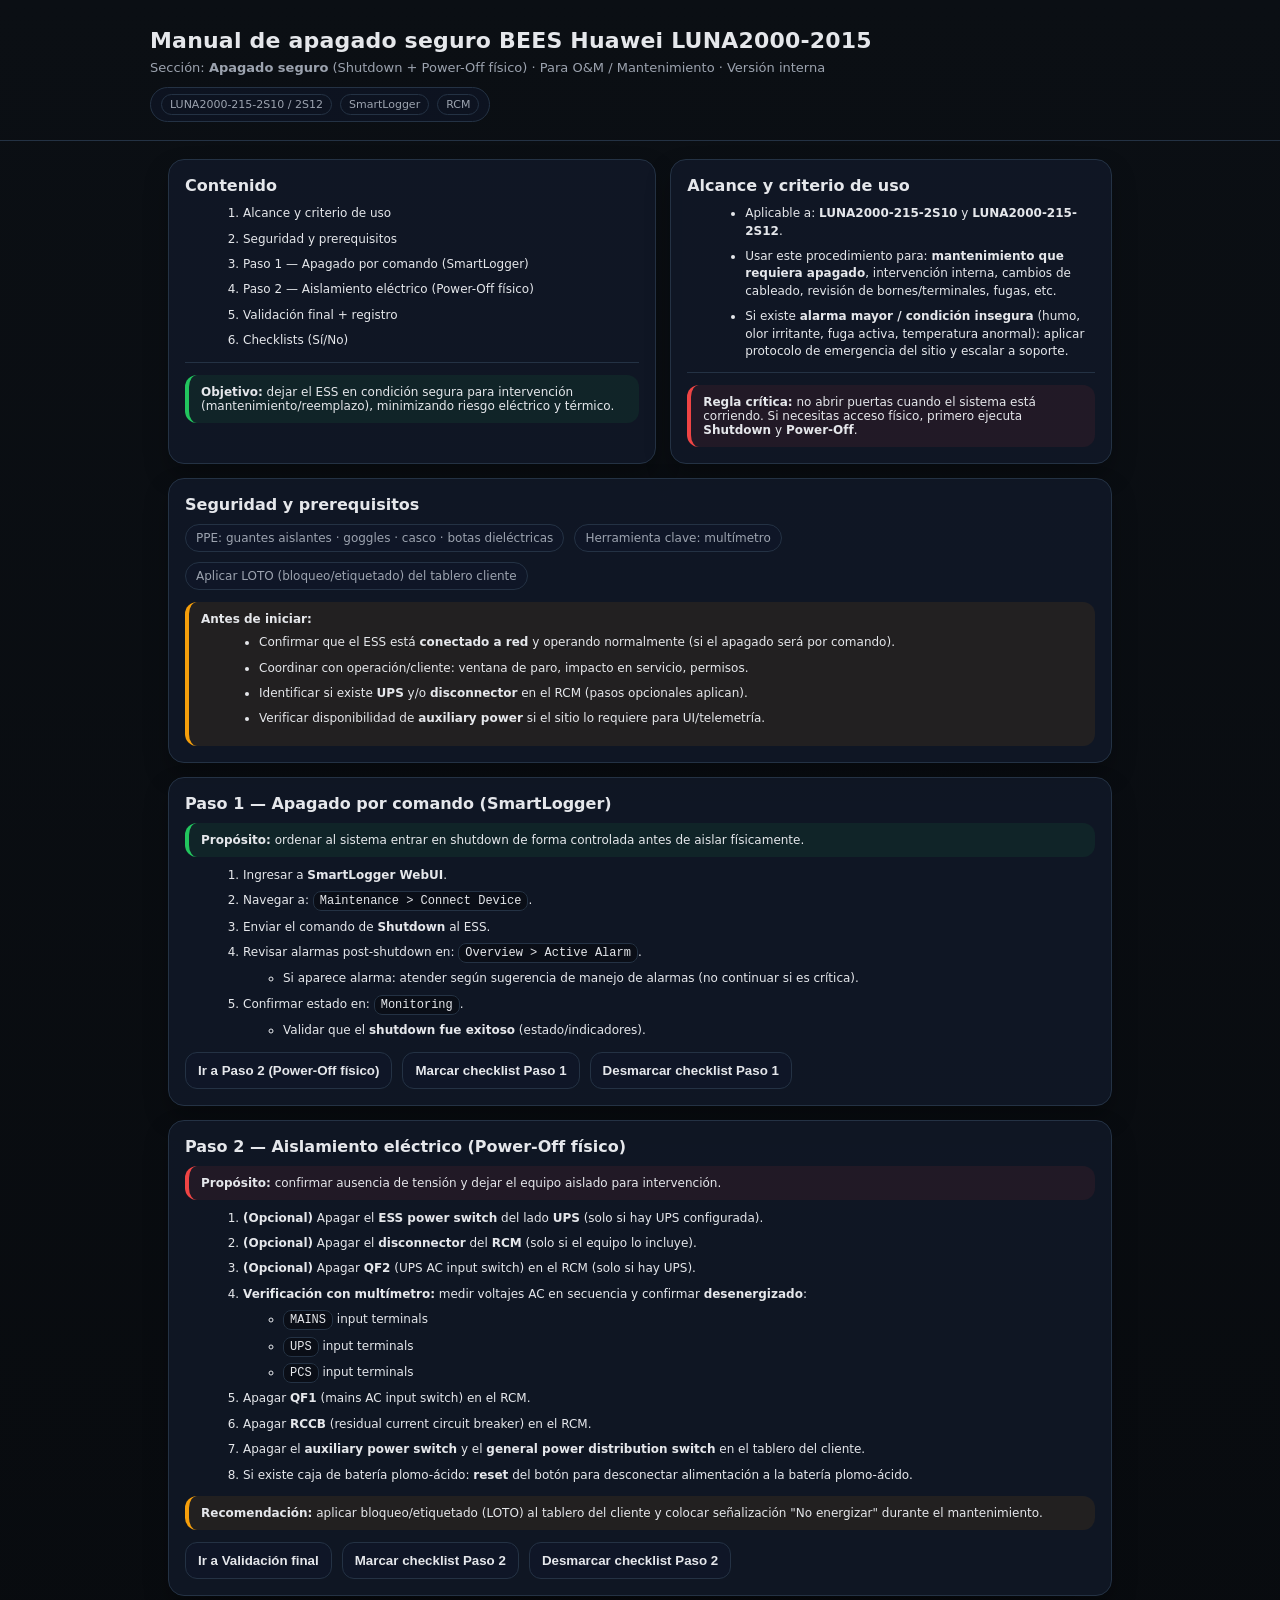
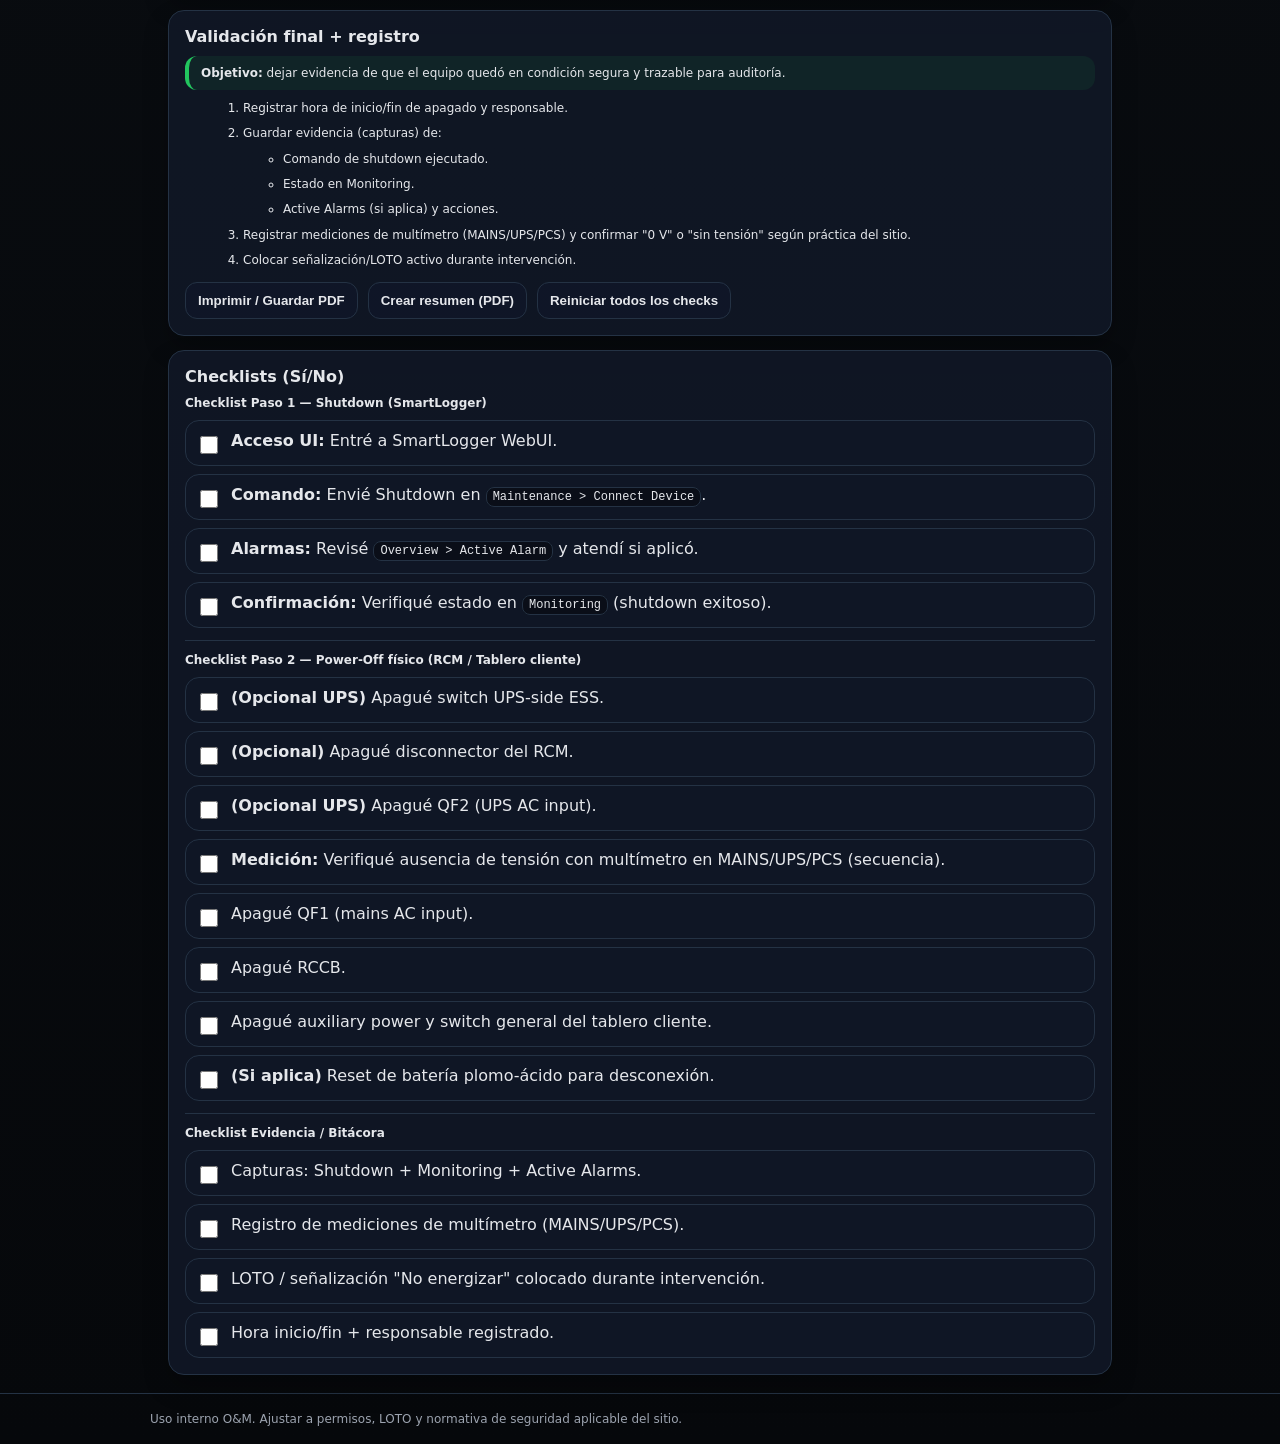
==== index.html @ e60a289a "Add index.html file with HTML content" ====
<!doctype html>
<html lang="es">
<head>
  <meta charset="utf-8" />
  <meta name="viewport" content="width=device-width, initial-scale=1" />
  <title>Manual de apagado seguro BEES Huawei LUNA2000-2015</title>
  <style>
    :root{
      --bg:#0b0f14; --card:#111827; --card2:#0f172a; --text:#e5e7eb; --muted:#9ca3af;
      --accent:#22c55e; --warn:#f59e0b; --danger:#ef4444; --line:#243244;
      --mono: ui-monospace, SFMono-Regular, Menlo, Monaco, Consolas, "Liberation Mono", "Courier New", monospace;
      --sans: ui-sans-serif, system-ui, -apple-system, Segoe UI, Roboto, Helvetica, Arial, "Apple Color Emoji","Segoe UI Emoji";
    }
    *{box-sizing:border-box}
    body{margin:0; font-family:var(--sans); background:linear-gradient(180deg,var(--bg),#06080b); color:var(--text)}
    header{padding:28px 18px 18px; border-bottom:1px solid var(--line)}
    .wrap{max-width:980px; margin:0 auto}
    h1{margin:0 0 6px; font-size:22px; letter-spacing:.2px}
    .sub{color:var(--muted); font-size:13px; line-height:1.4}
    .grid{display:grid; gap:14px; grid-template-columns: 1fr; padding:18px}
    @media(min-width:900px){ .grid{grid-template-columns: 1.05fr .95fr} }
    .card{background:rgba(17,24,39,.85); border:1px solid var(--line); border-radius:16px; padding:16px; box-shadow:0 12px 24px rgba(0,0,0,.25)}
    .card h2{margin:0 0 10px; font-size:16px}
    .pill{display:inline-flex; gap:8px; align-items:center; padding:6px 10px; border:1px solid var(--line); border-radius:999px; color:var(--muted); font-size:12px; background:rgba(15,23,42,.55)}
    .row{display:flex; flex-wrap:wrap; gap:10px; align-items:center}
    .toc a{color:var(--text); text-decoration:none}
    .toc a:hover{color:var(--accent)}
    .hr{height:1px; background:var(--line); margin:12px 0}
    .note{border-left:4px solid var(--accent); padding:10px 12px; background:rgba(34,197,94,.08); border-radius:12px}
    .warn{border-left:4px solid var(--warn); padding:10px 12px; background:rgba(245,158,11,.08); border-radius:12px}
    .danger{border-left:4px solid var(--danger); padding:10px 12px; background:rgba(239,68,68,.08); border-radius:12px}
    .muted{color:var(--muted)}
    ol{margin:10px 0 0 18px}
    li{margin:8px 0; line-height:1.45}
    code,kbd{font-family:var(--mono); font-size:12px; background:rgba(0,0,0,.35); padding:2px 6px; border:1px solid var(--line); border-radius:8px}
    .checklist{display:grid; gap:8px; margin-top:10px}
    .item{display:flex; gap:10px; align-items:flex-start; padding:10px; border:1px solid var(--line); border-radius:14px; background:rgba(15,23,42,.35)}
    input[type="checkbox"]{accent-color:var(--accent); transform:translateY(2px); width:18px; height:18px}
    .small{font-size:12px}
    .btnbar{display:flex; flex-wrap:wrap; gap:10px; margin-top:12px}
    button{cursor:pointer; border:1px solid var(--line); color:var(--text); background:rgba(15,23,42,.55); padding:10px 12px; border-radius:12px; font-weight:600}
    button:hover{border-color:rgba(34,197,94,.6)}
    .tag{display:inline-block; font-size:11px; padding:3px 8px; border-radius:999px; border:1px solid var(--line); color:var(--muted)}
    footer{padding:18px; border-top:1px solid var(--line); color:var(--muted); font-size:12px}
    .ev{margin-top:8px; width:100%; display:flex; flex-wrap:wrap; gap:10px; align-items:center}
    .ev-actions{display:flex; gap:8px; align-items:center; flex-wrap:wrap}
    .ev-actions button{padding:8px 10px; font-size:12px}
    .ev-meta{color:var(--muted); font-size:11px}
    .ev-thumb{width:100%; margin-top:8px}
    .ev-thumb img{max-width:220px; width:100%; height:auto; border-radius:12px; border:1px solid var(--line)}
    .ev-input{display:none}
    .item{flex-wrap:wrap}

    @media print{
      body{background:#fff; color:#000}
      .card{box-shadow:none; background:#fff}
      header, footer{border:none}
      .note,.warn,.danger{background:#fff}
      button{display:none}
      .ev-actions{display:none}
      .ev-meta{color:#333}
      .ev-thumb img{max-width:320px; border-color:#ccc}
    }
  </style>
</head>
<body>
  <header>
    <div class="wrap">
      <div class="row" style="justify-content:space-between">
        <div>
          <h1>Manual de apagado seguro BEES Huawei LUNA2000-2015</h1>
          <div class="sub">Sección: <b>Apagado seguro</b> (Shutdown + Power-Off físico) · Para O&amp;M / Mantenimiento · Versión interna</div>
        </div>
        <div class="row">
          <span class="pill"><span class="tag">LUNA2000-215-2S10 / 2S12</span> <span class="tag">SmartLogger</span> <span class="tag">RCM</span></span>
        </div>
      </div>
    </div>
  </header>

  <main class="wrap">
    <section class="grid">

      <article class="card">
        <h2 id="toc">Contenido</h2>
        <div class="toc small">
          <ol>
            <li><a href="#alcance">Alcance y criterio de uso</a></li>
            <li><a href="#seguridad">Seguridad y prerequisitos</a></li>
            <li><a href="#paso1">Paso 1 — Apagado por comando (SmartLogger)</a></li>
            <li><a href="#paso2">Paso 2 — Aislamiento eléctrico (Power-Off físico)</a></li>
            <li><a href="#validacion">Validación final + registro</a></li>
            <li><a href="#checklists">Checklists (Sí/No)</a></li>
          </ol>
        </div>
        <div class="hr"></div>
        <div class="note small">
          <b>Objetivo:</b> dejar el ESS en condición segura para intervención (mantenimiento/reemplazo), minimizando riesgo eléctrico y térmico.
        </div>
      </article>

      <aside class="card">
        <h2 id="alcance">Alcance y criterio de uso</h2>
        <ul class="small" style="margin:10px 0 0 18px; line-height:1.5">
          <li>Aplicable a: <b>LUNA2000-215-2S10</b> y <b>LUNA2000-215-2S12</b>.</li>
          <li>Usar este procedimiento para: <b>mantenimiento que requiera apagado</b>, intervención interna, cambios de cableado, revisión de bornes/terminales, fugas, etc.</li>
          <li>Si existe <b>alarma mayor / condición insegura</b> (humo, olor irritante, fuga activa, temperatura anormal): aplicar protocolo de emergencia del sitio y escalar a soporte.</li>
        </ul>
        <div class="hr"></div>
        <div class="danger small">
          <b>Regla crítica:</b> no abrir puertas cuando el sistema está corriendo. Si necesitas acceso físico, primero ejecuta <b>Shutdown</b> y <b>Power-Off</b>.
        </div>
      </aside>

      <article class="card" style="grid-column: 1 / -1">
        <h2 id="seguridad">Seguridad y prerequisitos</h2>
        <div class="row">
          <span class="pill">PPE: guantes aislantes · goggles · casco · botas dieléctricas</span>
          <span class="pill">Herramienta clave: multímetro</span>
          <span class="pill">Aplicar LOTO (bloqueo/etiquetado) del tablero cliente</span>
        </div>
        <div class="warn small" style="margin-top:12px">
          <b>Antes de iniciar:</b>
          <ul style="margin:8px 0 0 18px">
            <li>Confirmar que el ESS está <b>conectado a red</b> y operando normalmente (si el apagado será por comando).</li>
            <li>Coordinar con operación/cliente: ventana de paro, impacto en servicio, permisos.</li>
            <li>Identificar si existe <b>UPS</b> y/o <b>disconnector</b> en el RCM (pasos opcionales aplican).</li>
            <li>Verificar disponibilidad de <b>auxiliary power</b> si el sitio lo requiere para UI/telemetría.</li>
          </ul>
        </div>
      </article>

      <article class="card" style="grid-column: 1 / -1">
        <h2 id="paso1">Paso 1 — Apagado por comando (SmartLogger)</h2>
        <div class="note small"><b>Propósito:</b> ordenar al sistema entrar en shutdown de forma controlada antes de aislar físicamente.</div>
        <ol class="small">
          <li>Ingresar a <b>SmartLogger WebUI</b>.</li>
          <li>Navegar a: <code>Maintenance &gt; Connect Device</code>.</li>
          <li>Enviar el comando de <b>Shutdown</b> al ESS.</li>
          <li>Revisar alarmas post-shutdown en: <code>Overview &gt; Active Alarm</code>.
            <ul>
              <li>Si aparece alarma: atender según sugerencia de manejo de alarmas (no continuar si es crítica).</li>
            </ul>
          </li>
          <li>Confirmar estado en: <code>Monitoring</code>.
            <ul>
              <li>Validar que el <b>shutdown fue exitoso</b> (estado/indicadores).</li>
            </ul>
          </li>
        </ol>
        <div class="btnbar">
          <button type="button" onclick="scrollToId('paso2')">Ir a Paso 2 (Power-Off físico)</button>
          <button type="button" onclick="toggleAll('shutdown', true)">Marcar checklist Paso 1</button>
          <button type="button" onclick="toggleAll('shutdown', false)">Desmarcar checklist Paso 1</button>
        </div>
      </article>

      <article class="card" style="grid-column: 1 / -1">
        <h2 id="paso2">Paso 2 — Aislamiento eléctrico (Power-Off físico)</h2>
        <div class="danger small"><b>Propósito:</b> confirmar ausencia de tensión y dejar el equipo aislado para intervención.</div>
        <ol class="small">
          <li><b>(Opcional)</b> Apagar el <b>ESS power switch</b> del lado <b>UPS</b> (solo si hay UPS configurada).</li>
          <li><b>(Opcional)</b> Apagar el <b>disconnector</b> del <b>RCM</b> (solo si el equipo lo incluye).</li>
          <li><b>(Opcional)</b> Apagar <b>QF2</b> (UPS AC input switch) en el RCM (solo si hay UPS).</li>
          <li><b>Verificación con multímetro:</b> medir voltajes AC en secuencia y confirmar <b>desenergizado</b>:
            <ul>
              <li><code>MAINS</code> input terminals</li>
              <li><code>UPS</code> input terminals</li>
              <li><code>PCS</code> input terminals</li>
            </ul>
          </li>
          <li>Apagar <b>QF1</b> (mains AC input switch) en el RCM.</li>
          <li>Apagar <b>RCCB</b> (residual current circuit breaker) en el RCM.</li>
          <li>Apagar el <b>auxiliary power switch</b> y el <b>general power distribution switch</b> en el tablero del cliente.</li>
          <li>Si existe caja de batería plomo-ácido: <b>reset</b> del botón para desconectar alimentación a la batería plomo-ácido.</li>
        </ol>
        <div class="warn small" style="margin-top:12px">
          <b>Recomendación:</b> aplicar bloqueo/etiquetado (LOTO) al tablero del cliente y colocar señalización "No energizar" durante el mantenimiento.
        </div>
        <div class="btnbar">
          <button type="button" onclick="scrollToId('validacion')">Ir a Validación final</button>
          <button type="button" onclick="toggleAll('poweroff', true)">Marcar checklist Paso 2</button>
          <button type="button" onclick="toggleAll('poweroff', false)">Desmarcar checklist Paso 2</button>
        </div>
      </article>

      <article class="card" style="grid-column: 1 / -1">
        <h2 id="validacion">Validación final + registro</h2>
        <div class="note small">
          <b>Objetivo:</b> dejar evidencia de que el equipo quedó en condición segura y trazable para auditoría.
        </div>
        <ol class="small">
          <li>Registrar hora de inicio/fin de apagado y responsable.</li>
          <li>Guardar evidencia (capturas) de:
            <ul>
              <li>Comando de shutdown ejecutado.</li>
              <li>Estado en Monitoring.</li>
              <li>Active Alarms (si aplica) y acciones.</li>
            </ul>
          </li>
          <li>Registrar mediciones de multímetro (MAINS/UPS/PCS) y confirmar "0 V" o "sin tensión" según práctica del sitio.</li>
          <li>Colocar señalización/LOTO activo durante intervención.</li>
        </ol>
        <div class="btnbar">
          <button type="button" onclick="window.print()">Imprimir / Guardar PDF</button>
          <button type="button" onclick="openSummary()">Crear resumen (PDF)</button>
          <button type="button" onclick="resetAll()">Reiniciar todos los checks</button>
        </div>
      </article>

      <article class="card" style="grid-column: 1 / -1">
        <h2 id="checklists">Checklists (Sí/No)</h2>

        <h3 class="small" style="margin:0 0 8px">Checklist Paso 1 — Shutdown (SmartLogger)</h3>
        <div class="checklist" data-group="shutdown">
          <label class="item"><input type="checkbox" data-key="sd_1" /> <span><b>Acceso UI:</b> Entré a SmartLogger WebUI.</span></label>
          <label class="item"><input type="checkbox" data-key="sd_2" /> <span><b>Comando:</b> Envié Shutdown en <code>Maintenance &gt; Connect Device</code>.</span></label>
          <label class="item"><input type="checkbox" data-key="sd_3" /> <span><b>Alarmas:</b> Revisé <code>Overview &gt; Active Alarm</code> y atendí si aplicó.</span></label>
          <label class="item"><input type="checkbox" data-key="sd_4" /> <span><b>Confirmación:</b> Verifiqué estado en <code>Monitoring</code> (shutdown exitoso).</span></label>
        </div>

        <div class="hr"></div>

        <h3 class="small" style="margin:0 0 8px">Checklist Paso 2 — Power-Off físico (RCM / Tablero cliente)</h3>
        <div class="checklist" data-group="poweroff">
          <label class="item"><input type="checkbox" data-key="po_1" /> <span><b>(Opcional UPS)</b> Apagué switch UPS-side ESS.</span></label>
          <label class="item"><input type="checkbox" data-key="po_2" /> <span><b>(Opcional)</b> Apagué disconnector del RCM.</span></label>
          <label class="item"><input type="checkbox" data-key="po_3" /> <span><b>(Opcional UPS)</b> Apagué QF2 (UPS AC input).</span></label>
          <label class="item"><input type="checkbox" data-key="po_4" /> <span><b>Medición:</b> Verifiqué ausencia de tensión con multímetro en MAINS/UPS/PCS (secuencia).</span></label>
          <label class="item"><input type="checkbox" data-key="po_5" /> <span>Apagué QF1 (mains AC input).</span></label>
          <label class="item"><input type="checkbox" data-key="po_6" /> <span>Apagué RCCB.</span></label>
          <label class="item"><input type="checkbox" data-key="po_7" /> <span>Apagué auxiliary power y switch general del tablero cliente.</span></label>
          <label class="item"><input type="checkbox" data-key="po_8" /> <span><b>(Si aplica)</b> Reset de batería plomo-ácido para desconexión.</span></label>
        </div>

        <div class="hr"></div>

        <h3 class="small" style="margin:0 0 8px">Checklist Evidencia / Bitácora</h3>
        <div class="checklist" data-group="evidence">
          <label class="item"><input type="checkbox" data-key="ev_1" /> <span>Capturas: Shutdown + Monitoring + Active Alarms.</span></label>
          <label class="item"><input type="checkbox" data-key="ev_2" /> <span>Registro de mediciones de multímetro (MAINS/UPS/PCS).</span></label>
          <label class="item"><input type="checkbox" data-key="ev_3" /> <span>LOTO / señalización "No energizar" colocado durante intervención.</span></label>
          <label class="item"><input type="checkbox" data-key="ev_4" /> <span>Hora inicio/fin + responsable registrado.</span></label>
        </div>
      </article>

    </section>
  </main>

  <footer>
    <div class="wrap">
      <div>Uso interno O&amp;M. Ajustar a permisos, LOTO y normativa de seguridad aplicable del sitio.</div>
    </div>
  </footer>

  <script>
    // Estado (checks + evidencias) con persistencia en localStorage
    const STORAGE_KEY_V2 = 'luna2000_shutdown_manual_state_v2';
    const LEGACY_KEY_V1 = 'luna2000_shutdown_manual_checks_v1';

    const state = {
      checks: {},         // { [dataKey]: boolean }
      evidence: {},       // { [dataKey]: { dataUrl, name, ts } }
      meta: { sitio:'', responsable:'', folio:'' }
    };

    function safeJsonParse(str, fallback){
      try{ return JSON.parse(str); }catch(e){ return fallback; }
    }

    function loadState(){
      const savedV2 = safeJsonParse(localStorage.getItem(STORAGE_KEY_V2) || '', null);
      if(savedV2 && typeof savedV2 === 'object'){
        Object.assign(state, {
          checks: savedV2.checks || {},
          evidence: savedV2.evidence || {},
          meta: Object.assign({sitio:'', responsable:'', folio:''}, savedV2.meta || {})
        });
        return;
      }

      // Migración desde V1 (solo checks)
      const legacy = safeJsonParse(localStorage.getItem(LEGACY_KEY_V1) || '', null);
      if(legacy && typeof legacy === 'object'){
        state.checks = legacy;
        saveState();
      }
    }

    function saveState(){
      localStorage.setItem(STORAGE_KEY_V2, JSON.stringify({
        checks: state.checks,
        evidence: state.evidence,
        meta: state.meta
      }));
    }

    function syncChecksToDom(){
      document.querySelectorAll('input[type="checkbox"][data-key]').forEach(cb => {
        const key = cb.dataset.key;
        cb.checked = !!state.checks[key];
      });
    }

    function readFileAsDataUrl(file){
      return new Promise((resolve, reject) => {
        const fr = new FileReader();
        fr.onload = () => resolve(String(fr.result || ''));
        fr.onerror = reject;
        fr.readAsDataURL(file);
      });
    }

    function formatTs(ts){
      try{
        const d = new Date(ts);
        return d.toLocaleString('es-MX', { year:'numeric', month:'2-digit', day:'2-digit', hour:'2-digit', minute:'2-digit' });
      }catch(e){ return ''; }
    }

    function setEvidence(key, payload){
      state.evidence[key] = payload;
      saveState();
      renderEvidence(key);
    }

    function removeEvidence(key){
      delete state.evidence[key];
      saveState();
      renderEvidence(key);
    }

    function ensureMetaPanel(){
      const card = document.getElementById('validacion')?.closest('.card');
      if(!card) return;
      if(card.querySelector('[data-meta-panel="1"]')) return;

      const panel = document.createElement('div');
      panel.setAttribute('data-meta-panel','1');
      panel.className = 'hr';
      const form = document.createElement('div');
      form.className = 'small';
      form.innerHTML = `
        <div class="row" style="margin-top:10px">
          <span class="pill">Datos del reporte (opcional)</span>
        </div>
        <div style="display:grid; gap:10px; grid-template-columns:1fr; margin-top:10px">
          <label class="pill" style="justify-content:space-between; width:100%">
            <span>Sitio</span>
            <input data-meta="sitio" placeholder="Ej. Faurecia QRO 0425" style="width:55%; background:transparent; border:none; outline:none; color:var(--text)" />
          </label>
          <label class="pill" style="justify-content:space-between; width:100%">
            <span>Responsable</span>
            <input data-meta="responsable" placeholder="Nombre" style="width:55%; background:transparent; border:none; outline:none; color:var(--text)" />
          </label>
          <label class="pill" style="justify-content:space-between; width:100%">
            <span>OT / Folio</span>
            <input data-meta="folio" placeholder="OT-####" style="width:55%; background:transparent; border:none; outline:none; color:var(--text)" />
          </label>
        </div>
      `;

      // Insertar el bloque antes de la barra de botones
      const btnbar = card.querySelector('.btnbar');
      card.insertBefore(panel, btnbar);
      card.insertBefore(form, btnbar);

      // Cargar valores
      form.querySelectorAll('input[data-meta]').forEach(inp => {
        const k = inp.getAttribute('data-meta');
        inp.value = (state.meta && state.meta[k]) ? state.meta[k] : '';
        inp.addEventListener('input', () => {
          state.meta[k] = inp.value;
          saveState();
        });
      });
    }

    function enhanceChecklistItems(){
      document.querySelectorAll('.item').forEach(label => {
        const cb = label.querySelector('input[type="checkbox"][data-key]');
        if(!cb) return;

        // Evitar duplicar UI
        if(label.querySelector('[data-ev-ui="1"]')) return;

        const key = cb.dataset.key;

        // Contenedor evidencia
        const ev = document.createElement('div');
        ev.className = 'ev';
        ev.setAttribute('data-ev-ui','1');
        ev.setAttribute('data-ev-key', key);

        // Input archivo
        const input = document.createElement('input');
        input.type = 'file';
        input.accept = 'image/*';
        input.className = 'ev-input';
        input.addEventListener('change', async () => {
          const file = input.files && input.files[0];
          if(!file) return;
          const dataUrl = await readFileAsDataUrl(file);
          setEvidence(key, { dataUrl, name: file.name || 'evidencia', ts: Date.now() });
          input.value = '';
        });

        const actions = document.createElement('div');
        actions.className = 'ev-actions';

        const addBtn = document.createElement('button');
        addBtn.type = 'button';
        addBtn.textContent = 'Agregar foto';
        addBtn.addEventListener('click', () => input.click());

        const rmBtn = document.createElement('button');
        rmBtn.type = 'button';
        rmBtn.textContent = 'Quitar';
        rmBtn.addEventListener('click', () => removeEvidence(key));

        const meta = document.createElement('div');
        meta.className = 'ev-meta';
        meta.setAttribute('data-ev-meta', key);
        meta.textContent = 'Sin evidencia adjunta.';

        const thumb = document.createElement('div');
        thumb.className = 'ev-thumb';
        thumb.setAttribute('data-ev-thumb', key);

        actions.appendChild(addBtn);
        actions.appendChild(rmBtn);
        actions.appendChild(meta);

        ev.appendChild(input);
        ev.appendChild(actions);
        ev.appendChild(thumb);

        label.appendChild(ev);
      });

      // Render inicial
      document.querySelectorAll('input[type="checkbox"][data-key]').forEach(cb => renderEvidence(cb.dataset.key));
    }

    function renderEvidence(key){
      const metaEl = document.querySelector(`[data-ev-meta="${CSS.escape(key)}"]`);
      const thumbEl = document.querySelector(`[data-ev-thumb="${CSS.escape(key)}"]`);
      if(!metaEl || !thumbEl) return;

      const ev = state.evidence[key];
      thumbEl.innerHTML = '';

      if(!ev || !ev.dataUrl){
        metaEl.textContent = 'Sin evidencia adjunta.';
        return;
      }

      metaEl.textContent = \
        `Evidencia: ${ev.name || 'imagen'} · ${formatTs(ev.ts)} · ID: ${escapeHtml(key)}`;
      const img = document.createElement('img');
      img.src = ev.dataUrl;
      img.alt = `Evidencia ${escapeHtml(key)}`;
      thumbEl.appendChild(img);
    }

    function toggleAll(group, stateBool){
      document.querySelectorAll(`.checklist[data-group="${group}"] input[type="checkbox"][data-key]`).forEach(cb => {
        cb.checked = stateBool;
        state.checks[cb.dataset.key] = stateBool;
      });
      saveState();
    }

    function resetAll(){
      document.querySelectorAll('input[type="checkbox"][data-key]').forEach(cb => {
        cb.checked = false;
        state.checks[cb.dataset.key] = false;
      });
      saveState();
    }

    function scrollToId(id){
      const el = document.getElementById(id);
      if(el) el.scrollIntoView({behavior:'smooth', block:'start'});
    }

    function getChecklistData(){
      // Recolecta secciones por contenedor .checklist
      const sections = [];
      document.querySelectorAll('.checklist').forEach(list => {
        const group = list.getAttribute('data-group') || 'general';
        // Intentar obtener título desde el h3 previo
        let title = '';
        let prev = list.previousElementSibling;
        while(prev && prev.tagName !== 'H3') prev = prev.previousElementSibling;
        title = prev ? prev.innerText.trim() : group;

        const items = [];
        list.querySelectorAll('label.item').forEach(label => {
          const cb = label.querySelector('input[type="checkbox"][data-key]');
          if(!cb) return;
          const key = cb.dataset.key;
          const textSpan = label.querySelector('span');
          const text = textSpan ? textSpan.innerText.trim() : label.innerText.trim();
          const checked = !!(state.checks[key]);
          const ev = state.evidence[key] || null;
          items.push({ key, text, checked, evidence: ev });
        });

        sections.push({ group, title, items });
      });
      return sections;
    }

    function escapeHtml(s){
      return String(s)
        .replaceAll('&','&amp;')
        .replaceAll('<','&lt;')
        .replaceAll('>','&gt;')
        .replaceAll('"','&quot;')
        .replaceAll("'",'&#039;');
    }

    function openSummary(){
      // Sincronizar checks actuales antes de crear resumen
      document.querySelectorAll('input[type="checkbox"][data-key]').forEach(cb => {
        state.checks[cb.dataset.key] = cb.checked;
      });
      saveState();

      const now = new Date();
      const meta = Object.assign({sitio:'', responsable:'', folio:''}, state.meta || {});
      const sections = getChecklistData();

      const summaryHtml = `<!doctype html>
<html lang="es">
<head>
  <meta charset="utf-8" />
  <meta name="viewport" content="width=device-width, initial-scale=1" />
  <title>Resumen — Manual de apagado seguro BEES Huawei LUNA2000-2015</title>
  <style>
    :root{ --line:#e5e7eb; --muted:#6b7280; --ok:#16a34a; --bad:#dc2626; }
    *{box-sizing:border-box}
    body{font-family: ui-sans-serif, system-ui, -apple-system, Segoe UI, Roboto, Helvetica, Arial; margin:0; color:#111827; background:#fff}
    header{padding:22px 18px; border-bottom:1px solid var(--line)}
    .wrap{max-width:980px; margin:0 auto}
    h1{margin:0; font-size:20px}
    .sub{margin-top:6px; color:var(--muted); font-size:13px; line-height:1.4}
    .toolbar{display:flex; gap:10px; flex-wrap:wrap; margin-top:12px}
    .btn{border:1px solid var(--line); padding:10px 12px; border-radius:12px; background:#f9fafb; cursor:pointer; font-weight:700}
    .btn:hover{border-color:#86efac}
    main{padding:18px}
    .card{border:1px solid var(--line); border-radius:14px; padding:14px; margin-bottom:14px}
    .meta{display:grid; gap:10px; grid-template-columns:1fr; }
    @media(min-width:900px){ .meta{grid-template-columns:1fr 1fr 1fr} }
    .kv{border:1px solid var(--line); border-radius:12px; padding:10px 12px; background:#fff}
    .k{font-size:11px; color:var(--muted)}
    .v{font-size:13px; font-weight:700; margin-top:4px}
    h2{font-size:14px; margin:0 0 10px}
    .item{border-top:1px solid var(--line); padding:10px 0}
    .item:first-of-type{border-top:none}
    .top{display:flex; justify-content:space-between; gap:10px; align-items:flex-start}
    .status{font-size:12px; font-weight:800; padding:4px 10px; border-radius:999px; white-space:nowrap}
    .ok{background:#dcfce7; color:#166534}
    .bad{background:#fee2e2; color:#991b1b}
    .text{font-size:13px; line-height:1.4; margin:0}
    .ev{margin-top:10px; display:flex; gap:10px; flex-wrap:wrap; align-items:flex-start}
    .ev img{max-width:340px; width:100%; height:auto; border-radius:12px; border:1px solid var(--line)}
    .evcap{font-size:11px; color:var(--muted)}
    .sig{display:grid; gap:14px; grid-template-columns:1fr; margin-top:18px}
    @media(min-width:900px){ .sig{grid-template-columns:1fr 1fr} }
    .line{border-bottom:1px solid #111827; height:22px}
    @media print{
      .toolbar{display:none}
      header{border:none}
      main{padding:0 18px 18px}
      .card{break-inside:avoid}
    }
  </style>
</head>
<body>
  <header>
    <div class="wrap">
      <h1>Resumen de evidencia — Manual de apagado seguro BEES Huawei LUNA2000-2015</h1>
      <div class="sub">Generado: <b>${escapeHtml(now.toLocaleString('es-MX'))}</b> · Formato: <b>mediano</b> · Incluye evidencias adjuntas</div>
      <div class="toolbar">
        <button class="btn" onclick="window.print()">Descargar PDF (Imprimir &gt; Guardar como PDF)</button>
        <button class="btn" onclick="window.close()">Cerrar</button>
      </div>
    </div>
  </header>

  <main class="wrap">
    <section class="card">
      <h2>Datos del reporte</h2>
      <div class="meta">
        <div class="kv"><div class="k">Sitio</div><div class="v">${escapeHtml(meta.sitio || '—')}</div></div>
        <div class="kv"><div class="k">Responsable</div><div class="v">${escapeHtml(meta.responsable || '—')}</div></div>
        <div class="kv"><div class="k">OT / Folio</div><div class="v">${escapeHtml(meta.folio || '—')}</div></div>
      </div>
    </section>

    ${sections.map(sec => `
      <section class="card">
        <h2>${escapeHtml(sec.title || sec.group)}</h2>
        ${sec.items.map(it => {
          const statusClass = it.checked ? 'ok' : 'bad';
          const statusText = it.checked ? 'CUMPLE' : 'NO CUMPLE';
          const evBlock = (it.evidence && it.evidence.dataUrl) ? `
            <div class="ev">
              <div>
                <img src="${it.evidence.dataUrl}" alt="Evidencia ${escapeHtml(it.key)}" />
                <div class="evcap">Evidencia: ${escapeHtml(it.evidence.name || 'imagen')} · ${escapeHtml(formatTs(it.evidence.ts) || '')} · ID: ${escapeHtml(it.key)}</div>
              </div>
            </div>
          ` : `
            <div class="evcap">Sin evidencia adjunta · ID: ${escapeHtml(it.key)}</div>
          `;
          return `
            <div class="item">
              <div class="top">
                <p class="text">${escapeHtml(it.text)}</p>
                <span class="status ${statusClass}">${statusText}</span>
              </div>
              ${evBlock}
            </div>
          `;
        }).join('')}
      </section>
    `).join('')}

    <section class="card">
      <h2>Firmas</h2>
      <div class="sig">
        <div>
          <div class="k">Responsable O&amp;M</div>
          <div class="line"></div>
        </div>
        <div>
          <div class="k">Cliente / Seguridad</div>
          <div class="line"></div>
        </div>
      </div>
    </section>
  </main>
</body>
</html>`;

      const w = window.open('', '_blank');
      if(!w){
        alert('El navegador bloqueó la ventana emergente. Habilita pop-ups para generar el resumen.');
        return;
      }
      w.document.open();
      w.document.write(summaryHtml);
      w.document.close();
      w.focus();
    }

    // Eventos
    document.addEventListener('change', (e) => {
      if(e.target && e.target.matches('input[type="checkbox"][data-key]')){
        const key = e.target.dataset.key;
        state.checks[key] = e.target.checked;
        saveState();
      }
    });

    // Inicialización
    loadState();
    syncChecksToDom();
    ensureMetaPanel();
    enhanceChecklistItems();
  </script>
</body>
</html>
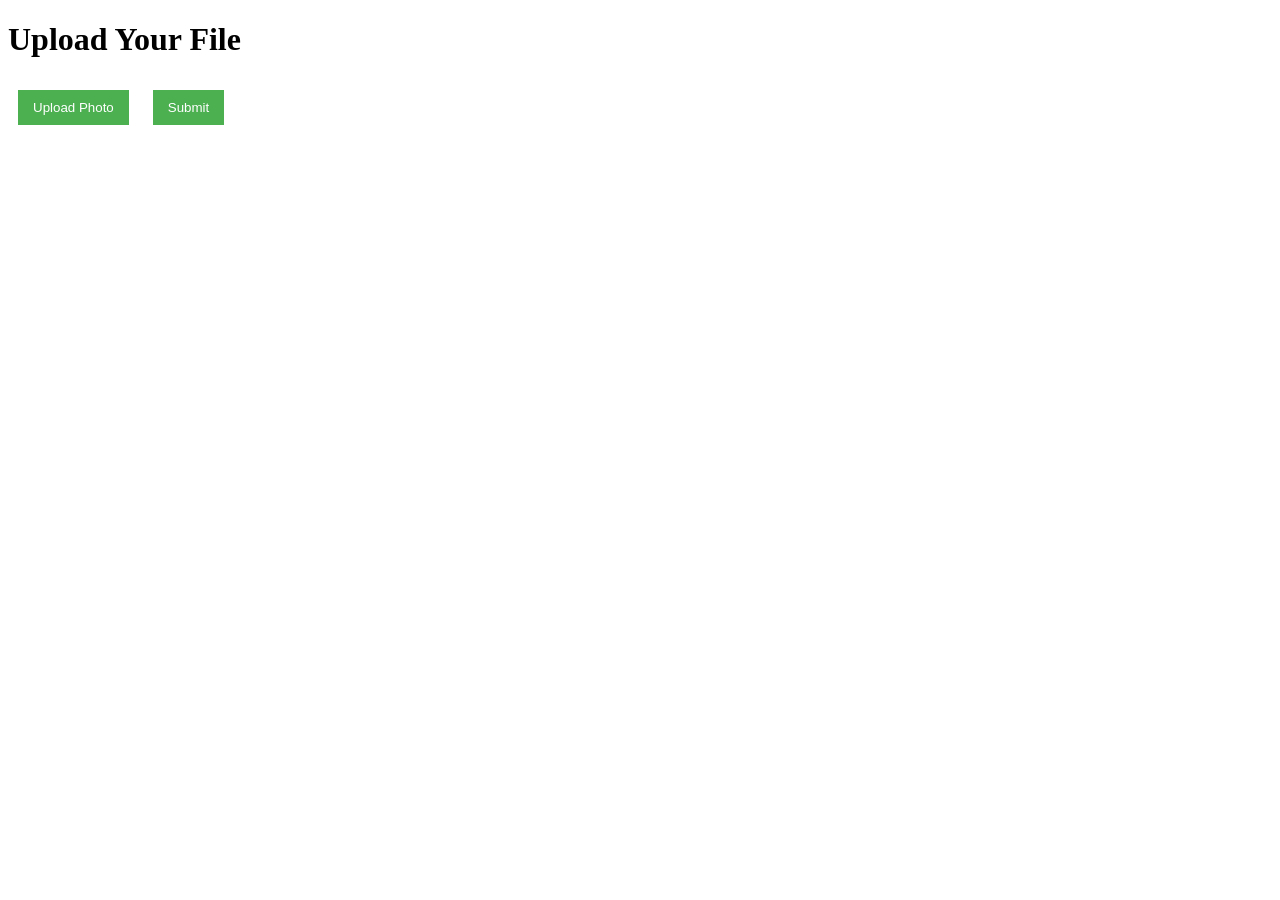
==== commit 9f498cab: "Updated index.html to fix photo upload buttons visibility and styling; added CSS and ensured JavaScr" ====
--- a/index.html
+++ b/index.html
@@ -1,676 +1,41 @@
-<!doctype html>
-<html lang="es">
+<!DOCTYPE html>
+<html lang="en">
 <head>
-  <meta charset="utf-8" />
-  <meta name="viewport" content="width=device-width, initial-scale=1" />
-  <title>Manual de apagado seguro BEES Huawei LUNA2000-2015</title>
-  <style>
-    :root{
-      --bg:#0b0f14; --card:#111827; --card2:#0f172a; --text:#e5e7eb; --muted:#9ca3af;
-      --accent:#22c55e; --warn:#f59e0b; --danger:#ef4444; --line:#243244;
-      --mono: ui-monospace, SFMono-Regular, Menlo, Monaco, Consolas, "Liberation Mono", "Courier New", monospace;
-      --sans: ui-sans-serif, system-ui, -apple-system, Segoe UI, Roboto, Helvetica, Arial, "Apple Color Emoji","Segoe UI Emoji";
-    }
-    *{box-sizing:border-box}
-    body{margin:0; font-family:var(--sans); background:linear-gradient(180deg,var(--bg),#06080b); color:var(--text)}
-    header{padding:28px 18px 18px; border-bottom:1px solid var(--line)}
-    .wrap{max-width:980px; margin:0 auto}
-    h1{margin:0 0 6px; font-size:22px; letter-spacing:.2px}
-    .sub{color:var(--muted); font-size:13px; line-height:1.4}
-    .grid{display:grid; gap:14px; grid-template-columns: 1fr; padding:18px}
-    @media(min-width:900px){ .grid{grid-template-columns: 1.05fr .95fr} }
-    .card{background:rgba(17,24,39,.85); border:1px solid var(--line); border-radius:16px; padding:16px; box-shadow:0 12px 24px rgba(0,0,0,.25)}
-    .card h2{margin:0 0 10px; font-size:16px}
-    .pill{display:inline-flex; gap:8px; align-items:center; padding:6px 10px; border:1px solid var(--line); border-radius:999px; color:var(--muted); font-size:12px; background:rgba(15,23,42,.55)}
-    .row{display:flex; flex-wrap:wrap; gap:10px; align-items:center}
-    .toc a{color:var(--text); text-decoration:none}
-    .toc a:hover{color:var(--accent)}
-    .hr{height:1px; background:var(--line); margin:12px 0}
-    .note{border-left:4px solid var(--accent); padding:10px 12px; background:rgba(34,197,94,.08); border-radius:12px}
-    .warn{border-left:4px solid var(--warn); padding:10px 12px; background:rgba(245,158,11,.08); border-radius:12px}
-    .danger{border-left:4px solid var(--danger); padding:10px 12px; background:rgba(239,68,68,.08); border-radius:12px}
-    .muted{color:var(--muted)}
-    ol{margin:10px 0 0 18px}
-    li{margin:8px 0; line-height:1.45}
-    code,kbd{font-family:var(--mono); font-size:12px; background:rgba(0,0,0,.35); padding:2px 6px; border:1px solid var(--line); border-radius:8px}
-    .checklist{display:grid; gap:8px; margin-top:10px}
-    .item{display:flex; gap:10px; align-items:flex-start; padding:10px; border:1px solid var(--line); border-radius:14px; background:rgba(15,23,42,.35)}
-    input[type="checkbox"]{accent-color:var(--accent); transform:translateY(2px); width:18px; height:18px}
-    .small{font-size:12px}
-    .btnbar{display:flex; flex-wrap:wrap; gap:10px; margin-top:12px}
-    button{cursor:pointer; border:1px solid var(--line); color:var(--text); background:rgba(15,23,42,.55); padding:10px 12px; border-radius:12px; font-weight:600}
-    button:hover{border-color:rgba(34,197,94,.6)}
-    .tag{display:inline-block; font-size:11px; padding:3px 8px; border-radius:999px; border:1px solid var(--line); color:var(--muted)}
-    footer{padding:18px; border-top:1px solid var(--line); color:var(--muted); font-size:12px}
-    .ev{margin-top:8px; width:100%; display:flex; flex-wrap:wrap; gap:10px; align-items:center}
-    .ev-actions{display:flex; gap:8px; align-items:center; flex-wrap:wrap}
-    .ev-actions button{padding:8px 10px; font-size:12px}
-    .ev-meta{color:var(--muted); font-size:11px}
-    .ev-thumb{width:100%; margin-top:8px}
-    .ev-thumb img{max-width:220px; width:100%; height:auto; border-radius:12px; border:1px solid var(--line)}
-    .ev-input{display:none}
-    .item{flex-wrap:wrap}
-
-    @media print{
-      body{background:#fff; color:#000}
-      .card{box-shadow:none; background:#fff}
-      header, footer{border:none}
-      .note,.warn,.danger{background:#fff}
-      button{display:none}
-      .ev-actions{display:none}
-      .ev-meta{color:#333}
-      .ev-thumb img{max-width:320px; border-color:#ccc}
-    }
-  </style>
+    <meta charset="UTF-8">
+    <meta name="viewport" content="width=device-width, initial-scale=1.0">
+    <link rel="stylesheet" href="styles.css">
+    <title>Upload Page</title>
+    <style>
+        /* CSS improvements for button visibility */
+        .ev-actions button {
+            display: inline-block;
+            margin: 10px;
+            padding: 10px 15px;
+            background-color: #4CAF50;
+            border: none;
+            color: white;
+            cursor: pointer;
+        }
+        .ev-actions button:hover {
+            background-color: #45a049;
+        }
+    </style>
 </head>
 <body>
-  <header>
-    <div class="wrap">
-      <div class="row" style="justify-content:space-between">
-        <div>
-          <h1>Manual de apagado seguro BEES Huawei LUNA2000-2015</h1>
-          <div class="sub">Sección: <b>Apagado seguro</b> (Shutdown + Power-Off físico) · Para O&amp;M / Mantenimiento · Versión interna</div>
-        </div>
-        <div class="row">
-          <span class="pill"><span class="tag">LUNA2000-215-2S10 / 2S12</span> <span class="tag">SmartLogger</span> <span class="tag">RCM</span></span>
-        </div>
-      </div>
+    <h1>Upload Your File</h1>
+    <div class="ev-actions">
+        <button id="uploadBtn">Upload Photo</button>
+        <button id="submitBtn">Submit</button>
     </div>
-  </header>
-
-  <main class="wrap">
-    <section class="grid">
-
-      <article class="card">
-        <h2 id="toc">Contenido</h2>
-        <div class="toc small">
-          <ol>
-            <li><a href="#alcance">Alcance y criterio de uso</a></li>
-            <li><a href="#seguridad">Seguridad y prerequisitos</a></li>
-            <li><a href="#paso1">Paso 1 — Apagado por comando (SmartLogger)</a></li>
-            <li><a href="#paso2">Paso 2 — Aislamiento eléctrico (Power-Off físico)</a></li>
-            <li><a href="#validacion">Validación final + registro</a></li>
-            <li><a href="#checklists">Checklists (Sí/No)</a></li>
-          </ol>
-        </div>
-        <div class="hr"></div>
-        <div class="note small">
-          <b>Objetivo:</b> dejar el ESS en condición segura para intervención (mantenimiento/reemplazo), minimizando riesgo eléctrico y térmico.
-        </div>
-      </article>
-
-      <aside class="card">
-        <h2 id="alcance">Alcance y criterio de uso</h2>
-        <ul class="small" style="margin:10px 0 0 18px; line-height:1.5">
-          <li>Aplicable a: <b>LUNA2000-215-2S10</b> y <b>LUNA2000-215-2S12</b>.</li>
-          <li>Usar este procedimiento para: <b>mantenimiento que requiera apagado</b>, intervención interna, cambios de cableado, revisión de bornes/terminales, fugas, etc.</li>
-          <li>Si existe <b>alarma mayor / condición insegura</b> (humo, olor irritante, fuga activa, temperatura anormal): aplicar protocolo de emergencia del sitio y escalar a soporte.</li>
-        </ul>
-        <div class="hr"></div>
-        <div class="danger small">
-          <b>Regla crítica:</b> no abrir puertas cuando el sistema está corriendo. Si necesitas acceso físico, primero ejecuta <b>Shutdown</b> y <b>Power-Off</b>.
-        </div>
-      </aside>
-
-      <article class="card" style="grid-column: 1 / -1">
-        <h2 id="seguridad">Seguridad y prerequisitos</h2>
-        <div class="row">
-          <span class="pill">PPE: guantes aislantes · goggles · casco · botas dieléctricas</span>
-          <span class="pill">Herramienta clave: multímetro</span>
-          <span class="pill">Aplicar LOTO (bloqueo/etiquetado) del tablero cliente</span>
-        </div>
-        <div class="warn small" style="margin-top:12px">
-          <b>Antes de iniciar:</b>
-          <ul style="margin:8px 0 0 18px">
-            <li>Confirmar que el ESS está <b>conectado a red</b> y operando normalmente (si el apagado será por comando).</li>
-            <li>Coordinar con operación/cliente: ventana de paro, impacto en servicio, permisos.</li>
-            <li>Identificar si existe <b>UPS</b> y/o <b>disconnector</b> en el RCM (pasos opcionales aplican).</li>
-            <li>Verificar disponibilidad de <b>auxiliary power</b> si el sitio lo requiere para UI/telemetría.</li>
-          </ul>
-        </div>
-      </article>
-
-      <article class="card" style="grid-column: 1 / -1">
-        <h2 id="paso1">Paso 1 — Apagado por comando (SmartLogger)</h2>
-        <div class="note small"><b>Propósito:</b> ordenar al sistema entrar en shutdown de forma controlada antes de aislar físicamente.</div>
-        <ol class="small">
-          <li>Ingresar a <b>SmartLogger WebUI</b>.</li>
-          <li>Navegar a: <code>Maintenance &gt; Connect Device</code>.</li>
-          <li>Enviar el comando de <b>Shutdown</b> al ESS.</li>
-          <li>Revisar alarmas post-shutdown en: <code>Overview &gt; Active Alarm</code>.
-            <ul>
-              <li>Si aparece alarma: atender según sugerencia de manejo de alarmas (no continuar si es crítica).</li>
-            </ul>
-          </li>
-          <li>Confirmar estado en: <code>Monitoring</code>.
-            <ul>
-              <li>Validar que el <b>shutdown fue exitoso</b> (estado/indicadores).</li>
-            </ul>
-          </li>
-        </ol>
-        <div class="btnbar">
-          <button type="button" onclick="scrollToId('paso2')">Ir a Paso 2 (Power-Off físico)</button>
-          <button type="button" onclick="toggleAll('shutdown', true)">Marcar checklist Paso 1</button>
-          <button type="button" onclick="toggleAll('shutdown', false)">Desmarcar checklist Paso 1</button>
-        </div>
-      </article>
-
-      <article class="card" style="grid-column: 1 / -1">
-        <h2 id="paso2">Paso 2 — Aislamiento eléctrico (Power-Off físico)</h2>
-        <div class="danger small"><b>Propósito:</b> confirmar ausencia de tensión y dejar el equipo aislado para intervención.</div>
-        <ol class="small">
-          <li><b>(Opcional)</b> Apagar el <b>ESS power switch</b> del lado <b>UPS</b> (solo si hay UPS configurada).</li>
-          <li><b>(Opcional)</b> Apagar el <b>disconnector</b> del <b>RCM</b> (solo si el equipo lo incluye).</li>
-          <li><b>(Opcional)</b> Apagar <b>QF2</b> (UPS AC input switch) en el RCM (solo si hay UPS).</li>
-          <li><b>Verificación con multímetro:</b> medir voltajes AC en secuencia y confirmar <b>desenergizado</b>:
-            <ul>
-              <li><code>MAINS</code> input terminals</li>
-              <li><code>UPS</code> input terminals</li>
-              <li><code>PCS</code> input terminals</li>
-            </ul>
-          </li>
-          <li>Apagar <b>QF1</b> (mains AC input switch) en el RCM.</li>
-          <li>Apagar <b>RCCB</b> (residual current circuit breaker) en el RCM.</li>
-          <li>Apagar el <b>auxiliary power switch</b> y el <b>general power distribution switch</b> en el tablero del cliente.</li>
-          <li>Si existe caja de batería plomo-ácido: <b>reset</b> del botón para desconectar alimentación a la batería plomo-ácido.</li>
-        </ol>
-        <div class="warn small" style="margin-top:12px">
-          <b>Recomendación:</b> aplicar bloqueo/etiquetado (LOTO) al tablero del cliente y colocar señalización "No energizar" durante el mantenimiento.
-        </div>
-        <div class="btnbar">
-          <button type="button" onclick="scrollToId('validacion')">Ir a Validación final</button>
-          <button type="button" onclick="toggleAll('poweroff', true)">Marcar checklist Paso 2</button>
-          <button type="button" onclick="toggleAll('poweroff', false)">Desmarcar checklist Paso 2</button>
-        </div>
-      </article>
-
-      <article class="card" style="grid-column: 1 / -1">
-        <h2 id="validacion">Validación final + registro</h2>
-        <div class="note small">
-          <b>Objetivo:</b> dejar evidencia de que el equipo quedó en condición segura y trazable para auditoría.
-        </div>
-        <ol class="small">
-          <li>Registrar hora de inicio/fin de apagado y responsable.</li>
-          <li>Guardar evidencia (capturas) de:
-            <ul>
-              <li>Comando de shutdown ejecutado.</li>
-              <li>Estado en Monitoring.</li>
-              <li>Active Alarms (si aplica) y acciones.</li>
-            </ul>
-          </li>
-          <li>Registrar mediciones de multímetro (MAINS/UPS/PCS) y confirmar "0 V" o "sin tensión" según práctica del sitio.</li>
-          <li>Colocar señalización/LOTO activo durante intervención.</li>
-        </ol>
-        <div class="btnbar">
-          <button type="button" onclick="window.print()">Imprimir / Guardar PDF</button>
-          <button type="button" onclick="openSummary()">Crear resumen (PDF)</button>
-          <button type="button" onclick="resetAll()">Reiniciar todos los checks</button>
-        </div>
-      </article>
-
-      <article class="card" style="grid-column: 1 / -1">
-        <h2 id="checklists">Checklists (Sí/No)</h2>
-
-        <h3 class="small" style="margin:0 0 8px">Checklist Paso 1 — Shutdown (SmartLogger)</h3>
-        <div class="checklist" data-group="shutdown">
-          <label class="item"><input type="checkbox" data-key="sd_1" /> <span><b>Acceso UI:</b> Entré a SmartLogger WebUI.</span></label>
-          <label class="item"><input type="checkbox" data-key="sd_2" /> <span><b>Comando:</b> Envié Shutdown en <code>Maintenance &gt; Connect Device</code>.</span></label>
-          <label class="item"><input type="checkbox" data-key="sd_3" /> <span><b>Alarmas:</b> Revisé <code>Overview &gt; Active Alarm</code> y atendí si aplicó.</span></label>
-          <label class="item"><input type="checkbox" data-key="sd_4" /> <span><b>Confirmación:</b> Verifiqué estado en <code>Monitoring</code> (shutdown exitoso).</span></label>
-        </div>
-
-        <div class="hr"></div>
-
-        <h3 class="small" style="margin:0 0 8px">Checklist Paso 2 — Power-Off físico (RCM / Tablero cliente)</h3>
-        <div class="checklist" data-group="poweroff">
-          <label class="item"><input type="checkbox" data-key="po_1" /> <span><b>(Opcional UPS)</b> Apagué switch UPS-side ESS.</span></label>
-          <label class="item"><input type="checkbox" data-key="po_2" /> <span><b>(Opcional)</b> Apagué disconnector del RCM.</span></label>
-          <label class="item"><input type="checkbox" data-key="po_3" /> <span><b>(Opcional UPS)</b> Apagué QF2 (UPS AC input).</span></label>
-          <label class="item"><input type="checkbox" data-key="po_4" /> <span><b>Medición:</b> Verifiqué ausencia de tensión con multímetro en MAINS/UPS/PCS (secuencia).</span></label>
-          <label class="item"><input type="checkbox" data-key="po_5" /> <span>Apagué QF1 (mains AC input).</span></label>
-          <label class="item"><input type="checkbox" data-key="po_6" /> <span>Apagué RCCB.</span></label>
-          <label class="item"><input type="checkbox" data-key="po_7" /> <span>Apagué auxiliary power y switch general del tablero cliente.</span></label>
-          <label class="item"><input type="checkbox" data-key="po_8" /> <span><b>(Si aplica)</b> Reset de batería plomo-ácido para desconexión.</span></label>
-        </div>
-
-        <div class="hr"></div>
-
-        <h3 class="small" style="margin:0 0 8px">Checklist Evidencia / Bitácora</h3>
-        <div class="checklist" data-group="evidence">
-          <label class="item"><input type="checkbox" data-key="ev_1" /> <span>Capturas: Shutdown + Monitoring + Active Alarms.</span></label>
-          <label class="item"><input type="checkbox" data-key="ev_2" /> <span>Registro de mediciones de multímetro (MAINS/UPS/PCS).</span></label>
-          <label class="item"><input type="checkbox" data-key="ev_3" /> <span>LOTO / señalización "No energizar" colocado durante intervención.</span></label>
-          <label class="item"><input type="checkbox" data-key="ev_4" /> <span>Hora inicio/fin + responsable registrado.</span></label>
-        </div>
-      </article>
-
-    </section>
-  </main>
-
-  <footer>
-    <div class="wrap">
-      <div>Uso interno O&amp;M. Ajustar a permisos, LOTO y normativa de seguridad aplicable del sitio.</div>
-    </div>
-  </footer>
-
-  <script>
-    // Estado (checks + evidencias) con persistencia en localStorage
-    const STORAGE_KEY_V2 = 'luna2000_shutdown_manual_state_v2';
-    const LEGACY_KEY_V1 = 'luna2000_shutdown_manual_checks_v1';
-
-    const state = {
-      checks: {},         // { [dataKey]: boolean }
-      evidence: {},       // { [dataKey]: { dataUrl, name, ts } }
-      meta: { sitio:'', responsable:'', folio:'' }
-    };
-
-    function safeJsonParse(str, fallback){
-      try{ return JSON.parse(str); }catch(e){ return fallback; }
-    }
-
-    function loadState(){
-      const savedV2 = safeJsonParse(localStorage.getItem(STORAGE_KEY_V2) || '', null);
-      if(savedV2 && typeof savedV2 === 'object'){
-        Object.assign(state, {
-          checks: savedV2.checks || {},
-          evidence: savedV2.evidence || {},
-          meta: Object.assign({sitio:'', responsable:'', folio:''}, savedV2.meta || {})
+    <script>
+        // Ensure JS initialization after page load
+        document.addEventListener('DOMContentLoaded', function () {
+            const uploadBtn = document.getElementById('uploadBtn');
+            uploadBtn.addEventListener('click', function() {
+                // Photo upload logic
+                console.log('Photo upload initiated.');
+            });
         });
-        return;
-      }
-
-      // Migración desde V1 (solo checks)
-      const legacy = safeJsonParse(localStorage.getItem(LEGACY_KEY_V1) || '', null);
-      if(legacy && typeof legacy === 'object'){
-        state.checks = legacy;
-        saveState();
-      }
-    }
-
-    function saveState(){
-      localStorage.setItem(STORAGE_KEY_V2, JSON.stringify({
-        checks: state.checks,
-        evidence: state.evidence,
-        meta: state.meta
-      }));
-    }
-
-    function syncChecksToDom(){
-      document.querySelectorAll('input[type="checkbox"][data-key]').forEach(cb => {
-        const key = cb.dataset.key;
-        cb.checked = !!state.checks[key];
-      });
-    }
-
-    function readFileAsDataUrl(file){
-      return new Promise((resolve, reject) => {
-        const fr = new FileReader();
-        fr.onload = () => resolve(String(fr.result || ''));
-        fr.onerror = reject;
-        fr.readAsDataURL(file);
-      });
-    }
-
-    function formatTs(ts){
-      try{
-        const d = new Date(ts);
-        return d.toLocaleString('es-MX', { year:'numeric', month:'2-digit', day:'2-digit', hour:'2-digit', minute:'2-digit' });
-      }catch(e){ return ''; }
-    }
-
-    function setEvidence(key, payload){
-      state.evidence[key] = payload;
-      saveState();
-      renderEvidence(key);
-    }
-
-    function removeEvidence(key){
-      delete state.evidence[key];
-      saveState();
-      renderEvidence(key);
-    }
-
-    function ensureMetaPanel(){
-      const card = document.getElementById('validacion')?.closest('.card');
-      if(!card) return;
-      if(card.querySelector('[data-meta-panel="1"]')) return;
-
-      const panel = document.createElement('div');
-      panel.setAttribute('data-meta-panel','1');
-      panel.className = 'hr';
-      const form = document.createElement('div');
-      form.className = 'small';
-      form.innerHTML = `
-        <div class="row" style="margin-top:10px">
-          <span class="pill">Datos del reporte (opcional)</span>
-        </div>
-        <div style="display:grid; gap:10px; grid-template-columns:1fr; margin-top:10px">
-          <label class="pill" style="justify-content:space-between; width:100%">
-            <span>Sitio</span>
-            <input data-meta="sitio" placeholder="Ej. Faurecia QRO 0425" style="width:55%; background:transparent; border:none; outline:none; color:var(--text)" />
-          </label>
-          <label class="pill" style="justify-content:space-between; width:100%">
-            <span>Responsable</span>
-            <input data-meta="responsable" placeholder="Nombre" style="width:55%; background:transparent; border:none; outline:none; color:var(--text)" />
-          </label>
-          <label class="pill" style="justify-content:space-between; width:100%">
-            <span>OT / Folio</span>
-            <input data-meta="folio" placeholder="OT-####" style="width:55%; background:transparent; border:none; outline:none; color:var(--text)" />
-          </label>
-        </div>
-      `;
-
-      // Insertar el bloque antes de la barra de botones
-      const btnbar = card.querySelector('.btnbar');
-      card.insertBefore(panel, btnbar);
-      card.insertBefore(form, btnbar);
-
-      // Cargar valores
-      form.querySelectorAll('input[data-meta]').forEach(inp => {
-        const k = inp.getAttribute('data-meta');
-        inp.value = (state.meta && state.meta[k]) ? state.meta[k] : '';
-        inp.addEventListener('input', () => {
-          state.meta[k] = inp.value;
-          saveState();
-        });
-      });
-    }
-
-    function enhanceChecklistItems(){
-      document.querySelectorAll('.item').forEach(label => {
-        const cb = label.querySelector('input[type="checkbox"][data-key]');
-        if(!cb) return;
-
-        // Evitar duplicar UI
-        if(label.querySelector('[data-ev-ui="1"]')) return;
-
-        const key = cb.dataset.key;
-
-        // Contenedor evidencia
-        const ev = document.createElement('div');
-        ev.className = 'ev';
-        ev.setAttribute('data-ev-ui','1');
-        ev.setAttribute('data-ev-key', key);
-
-        // Input archivo
-        const input = document.createElement('input');
-        input.type = 'file';
-        input.accept = 'image/*';
-        input.className = 'ev-input';
-        input.addEventListener('change', async () => {
-          const file = input.files && input.files[0];
-          if(!file) return;
-          const dataUrl = await readFileAsDataUrl(file);
-          setEvidence(key, { dataUrl, name: file.name || 'evidencia', ts: Date.now() });
-          input.value = '';
-        });
-
-        const actions = document.createElement('div');
-        actions.className = 'ev-actions';
-
-        const addBtn = document.createElement('button');
-        addBtn.type = 'button';
-        addBtn.textContent = 'Agregar foto';
-        addBtn.addEventListener('click', () => input.click());
-
-        const rmBtn = document.createElement('button');
-        rmBtn.type = 'button';
-        rmBtn.textContent = 'Quitar';
-        rmBtn.addEventListener('click', () => removeEvidence(key));
-
-        const meta = document.createElement('div');
-        meta.className = 'ev-meta';
-        meta.setAttribute('data-ev-meta', key);
-        meta.textContent = 'Sin evidencia adjunta.';
-
-        const thumb = document.createElement('div');
-        thumb.className = 'ev-thumb';
-        thumb.setAttribute('data-ev-thumb', key);
-
-        actions.appendChild(addBtn);
-        actions.appendChild(rmBtn);
-        actions.appendChild(meta);
-
-        ev.appendChild(input);
-        ev.appendChild(actions);
-        ev.appendChild(thumb);
-
-        label.appendChild(ev);
-      });
-
-      // Render inicial
-      document.querySelectorAll('input[type="checkbox"][data-key]').forEach(cb => renderEvidence(cb.dataset.key));
-    }
-
-    function renderEvidence(key){
-      const metaEl = document.querySelector(`[data-ev-meta="${CSS.escape(key)}"]`);
-      const thumbEl = document.querySelector(`[data-ev-thumb="${CSS.escape(key)}"]`);
-      if(!metaEl || !thumbEl) return;
-
-      const ev = state.evidence[key];
-      thumbEl.innerHTML = '';
-
-      if(!ev || !ev.dataUrl){
-        metaEl.textContent = 'Sin evidencia adjunta.';
-        return;
-      }
-
-      metaEl.textContent = \
-        `Evidencia: ${ev.name || 'imagen'} · ${formatTs(ev.ts)} · ID: ${escapeHtml(key)}`;
-      const img = document.createElement('img');
-      img.src = ev.dataUrl;
-      img.alt = `Evidencia ${escapeHtml(key)}`;
-      thumbEl.appendChild(img);
-    }
-
-    function toggleAll(group, stateBool){
-      document.querySelectorAll(`.checklist[data-group="${group}"] input[type="checkbox"][data-key]`).forEach(cb => {
-        cb.checked = stateBool;
-        state.checks[cb.dataset.key] = stateBool;
-      });
-      saveState();
-    }
-
-    function resetAll(){
-      document.querySelectorAll('input[type="checkbox"][data-key]').forEach(cb => {
-        cb.checked = false;
-        state.checks[cb.dataset.key] = false;
-      });
-      saveState();
-    }
-
-    function scrollToId(id){
-      const el = document.getElementById(id);
-      if(el) el.scrollIntoView({behavior:'smooth', block:'start'});
-    }
-
-    function getChecklistData(){
-      // Recolecta secciones por contenedor .checklist
-      const sections = [];
-      document.querySelectorAll('.checklist').forEach(list => {
-        const group = list.getAttribute('data-group') || 'general';
-        // Intentar obtener título desde el h3 previo
-        let title = '';
-        let prev = list.previousElementSibling;
-        while(prev && prev.tagName !== 'H3') prev = prev.previousElementSibling;
-        title = prev ? prev.innerText.trim() : group;
-
-        const items = [];
-        list.querySelectorAll('label.item').forEach(label => {
-          const cb = label.querySelector('input[type="checkbox"][data-key]');
-          if(!cb) return;
-          const key = cb.dataset.key;
-          const textSpan = label.querySelector('span');
-          const text = textSpan ? textSpan.innerText.trim() : label.innerText.trim();
-          const checked = !!(state.checks[key]);
-          const ev = state.evidence[key] || null;
-          items.push({ key, text, checked, evidence: ev });
-        });
-
-        sections.push({ group, title, items });
-      });
-      return sections;
-    }
-
-    function escapeHtml(s){
-      return String(s)
-        .replaceAll('&','&amp;')
-        .replaceAll('<','&lt;')
-        .replaceAll('>','&gt;')
-        .replaceAll('"','&quot;')
-        .replaceAll("'",'&#039;');
-    }
-
-    function openSummary(){
-      // Sincronizar checks actuales antes de crear resumen
-      document.querySelectorAll('input[type="checkbox"][data-key]').forEach(cb => {
-        state.checks[cb.dataset.key] = cb.checked;
-      });
-      saveState();
-
-      const now = new Date();
-      const meta = Object.assign({sitio:'', responsable:'', folio:''}, state.meta || {});
-      const sections = getChecklistData();
-
-      const summaryHtml = `<!doctype html>
-<html lang="es">
-<head>
-  <meta charset="utf-8" />
-  <meta name="viewport" content="width=device-width, initial-scale=1" />
-  <title>Resumen — Manual de apagado seguro BEES Huawei LUNA2000-2015</title>
-  <style>
-    :root{ --line:#e5e7eb; --muted:#6b7280; --ok:#16a34a; --bad:#dc2626; }
-    *{box-sizing:border-box}
-    body{font-family: ui-sans-serif, system-ui, -apple-system, Segoe UI, Roboto, Helvetica, Arial; margin:0; color:#111827; background:#fff}
-    header{padding:22px 18px; border-bottom:1px solid var(--line)}
-    .wrap{max-width:980px; margin:0 auto}
-    h1{margin:0; font-size:20px}
-    .sub{margin-top:6px; color:var(--muted); font-size:13px; line-height:1.4}
-    .toolbar{display:flex; gap:10px; flex-wrap:wrap; margin-top:12px}
-    .btn{border:1px solid var(--line); padding:10px 12px; border-radius:12px; background:#f9fafb; cursor:pointer; font-weight:700}
-    .btn:hover{border-color:#86efac}
-    main{padding:18px}
-    .card{border:1px solid var(--line); border-radius:14px; padding:14px; margin-bottom:14px}
-    .meta{display:grid; gap:10px; grid-template-columns:1fr; }
-    @media(min-width:900px){ .meta{grid-template-columns:1fr 1fr 1fr} }
-    .kv{border:1px solid var(--line); border-radius:12px; padding:10px 12px; background:#fff}
-    .k{font-size:11px; color:var(--muted)}
-    .v{font-size:13px; font-weight:700; margin-top:4px}
-    h2{font-size:14px; margin:0 0 10px}
-    .item{border-top:1px solid var(--line); padding:10px 0}
-    .item:first-of-type{border-top:none}
-    .top{display:flex; justify-content:space-between; gap:10px; align-items:flex-start}
-    .status{font-size:12px; font-weight:800; padding:4px 10px; border-radius:999px; white-space:nowrap}
-    .ok{background:#dcfce7; color:#166534}
-    .bad{background:#fee2e2; color:#991b1b}
-    .text{font-size:13px; line-height:1.4; margin:0}
-    .ev{margin-top:10px; display:flex; gap:10px; flex-wrap:wrap; align-items:flex-start}
-    .ev img{max-width:340px; width:100%; height:auto; border-radius:12px; border:1px solid var(--line)}
-    .evcap{font-size:11px; color:var(--muted)}
-    .sig{display:grid; gap:14px; grid-template-columns:1fr; margin-top:18px}
-    @media(min-width:900px){ .sig{grid-template-columns:1fr 1fr} }
-    .line{border-bottom:1px solid #111827; height:22px}
-    @media print{
-      .toolbar{display:none}
-      header{border:none}
-      main{padding:0 18px 18px}
-      .card{break-inside:avoid}
-    }
-  </style>
-</head>
-<body>
-  <header>
-    <div class="wrap">
-      <h1>Resumen de evidencia — Manual de apagado seguro BEES Huawei LUNA2000-2015</h1>
-      <div class="sub">Generado: <b>${escapeHtml(now.toLocaleString('es-MX'))}</b> · Formato: <b>mediano</b> · Incluye evidencias adjuntas</div>
-      <div class="toolbar">
-        <button class="btn" onclick="window.print()">Descargar PDF (Imprimir &gt; Guardar como PDF)</button>
-        <button class="btn" onclick="window.close()">Cerrar</button>
-      </div>
-    </div>
-  </header>
-
-  <main class="wrap">
-    <section class="card">
-      <h2>Datos del reporte</h2>
-      <div class="meta">
-        <div class="kv"><div class="k">Sitio</div><div class="v">${escapeHtml(meta.sitio || '—')}</div></div>
-        <div class="kv"><div class="k">Responsable</div><div class="v">${escapeHtml(meta.responsable || '—')}</div></div>
-        <div class="kv"><div class="k">OT / Folio</div><div class="v">${escapeHtml(meta.folio || '—')}</div></div>
-      </div>
-    </section>
-
-    ${sections.map(sec => `
-      <section class="card">
-        <h2>${escapeHtml(sec.title || sec.group)}</h2>
-        ${sec.items.map(it => {
-          const statusClass = it.checked ? 'ok' : 'bad';
-          const statusText = it.checked ? 'CUMPLE' : 'NO CUMPLE';
-          const evBlock = (it.evidence && it.evidence.dataUrl) ? `
-            <div class="ev">
-              <div>
-                <img src="${it.evidence.dataUrl}" alt="Evidencia ${escapeHtml(it.key)}" />
-                <div class="evcap">Evidencia: ${escapeHtml(it.evidence.name || 'imagen')} · ${escapeHtml(formatTs(it.evidence.ts) || '')} · ID: ${escapeHtml(it.key)}</div>
-              </div>
-            </div>
-          ` : `
-            <div class="evcap">Sin evidencia adjunta · ID: ${escapeHtml(it.key)}</div>
-          `;
-          return `
-            <div class="item">
-              <div class="top">
-                <p class="text">${escapeHtml(it.text)}</p>
-                <span class="status ${statusClass}">${statusText}</span>
-              </div>
-              ${evBlock}
-            </div>
-          `;
-        }).join('')}
-      </section>
-    `).join('')}
-
-    <section class="card">
-      <h2>Firmas</h2>
-      <div class="sig">
-        <div>
-          <div class="k">Responsable O&amp;M</div>
-          <div class="line"></div>
-        </div>
-        <div>
-          <div class="k">Cliente / Seguridad</div>
-          <div class="line"></div>
-        </div>
-      </div>
-    </section>
-  </main>
-</body>
-</html>`;
-
-      const w = window.open('', '_blank');
-      if(!w){
-        alert('El navegador bloqueó la ventana emergente. Habilita pop-ups para generar el resumen.');
-        return;
-      }
-      w.document.open();
-      w.document.write(summaryHtml);
-      w.document.close();
-      w.focus();
-    }
-
-    // Eventos
-    document.addEventListener('change', (e) => {
-      if(e.target && e.target.matches('input[type="checkbox"][data-key]')){
-        const key = e.target.dataset.key;
-        state.checks[key] = e.target.checked;
-        saveState();
-      }
-    });
-
-    // Inicialización
-    loadState();
-    syncChecksToDom();
-    ensureMetaPanel();
-    enhanceChecklistItems();
-  </script>
+    </script>
 </body>
 </html>
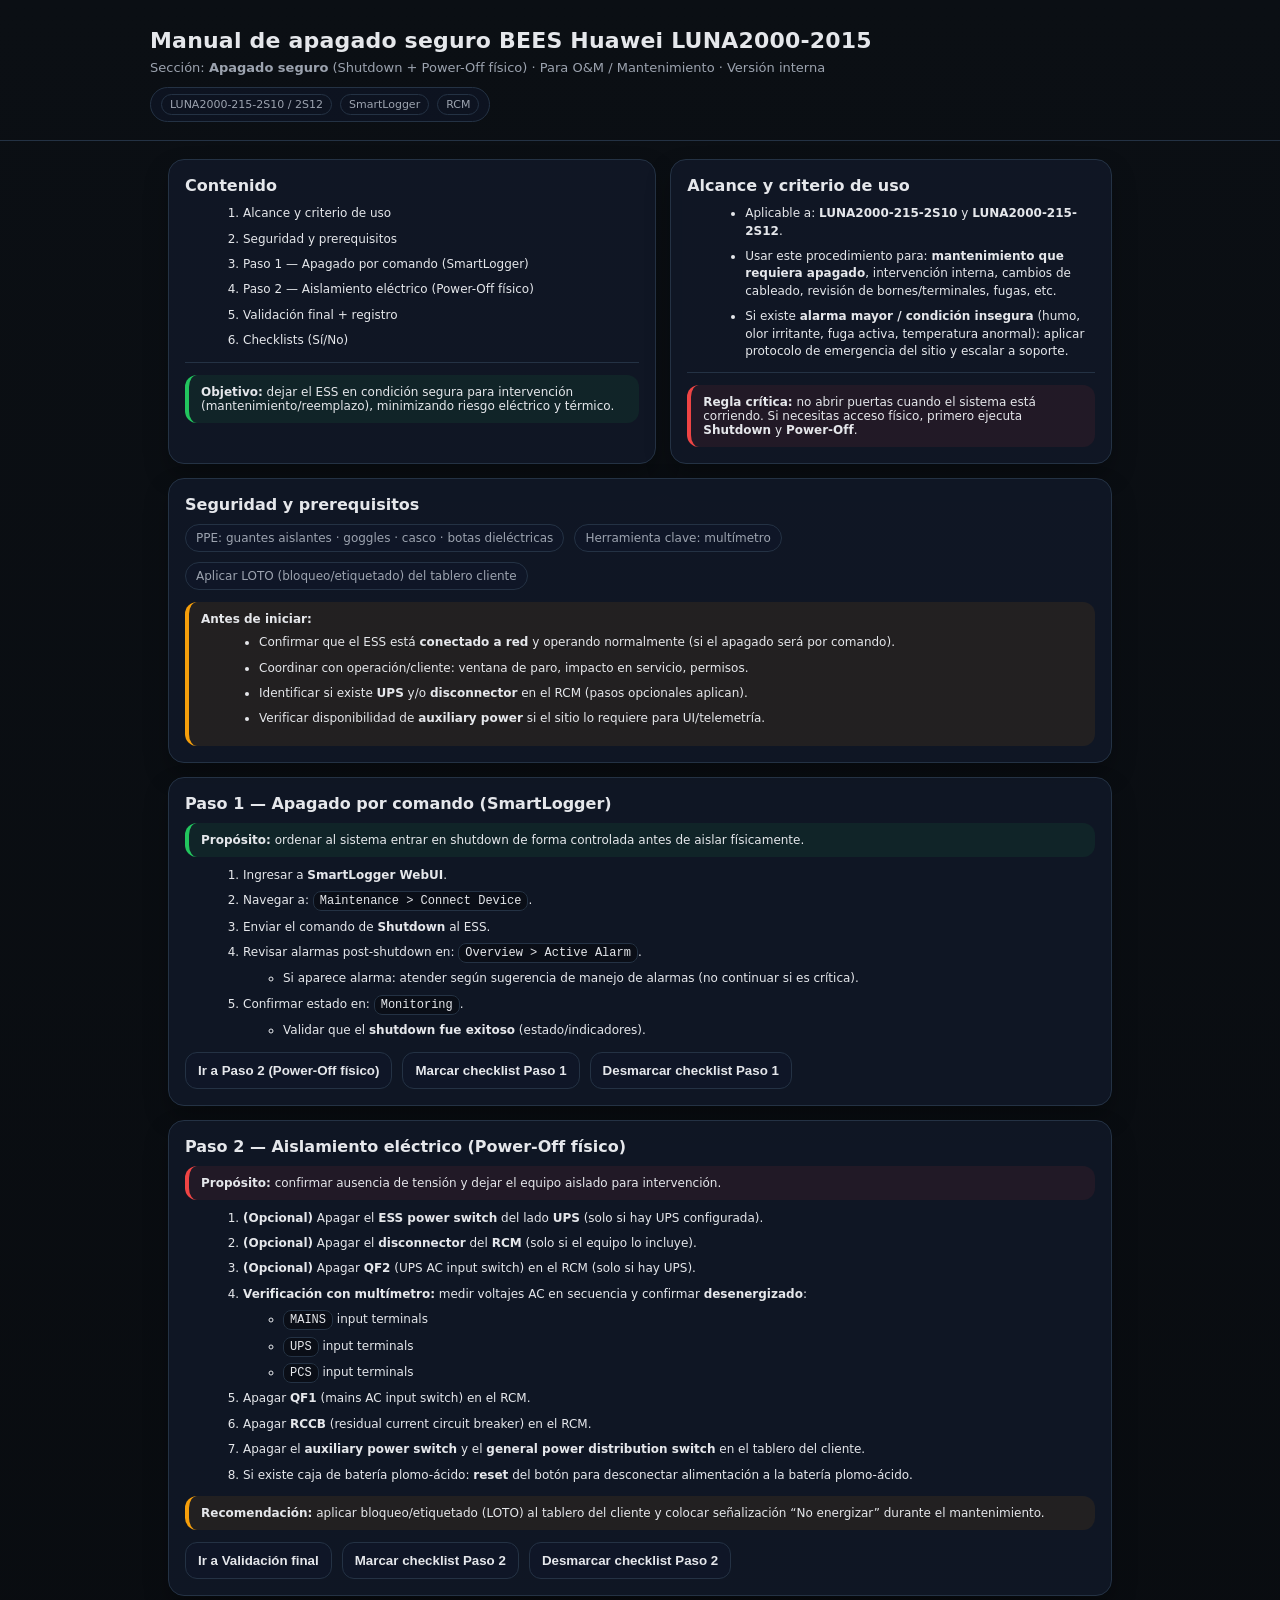
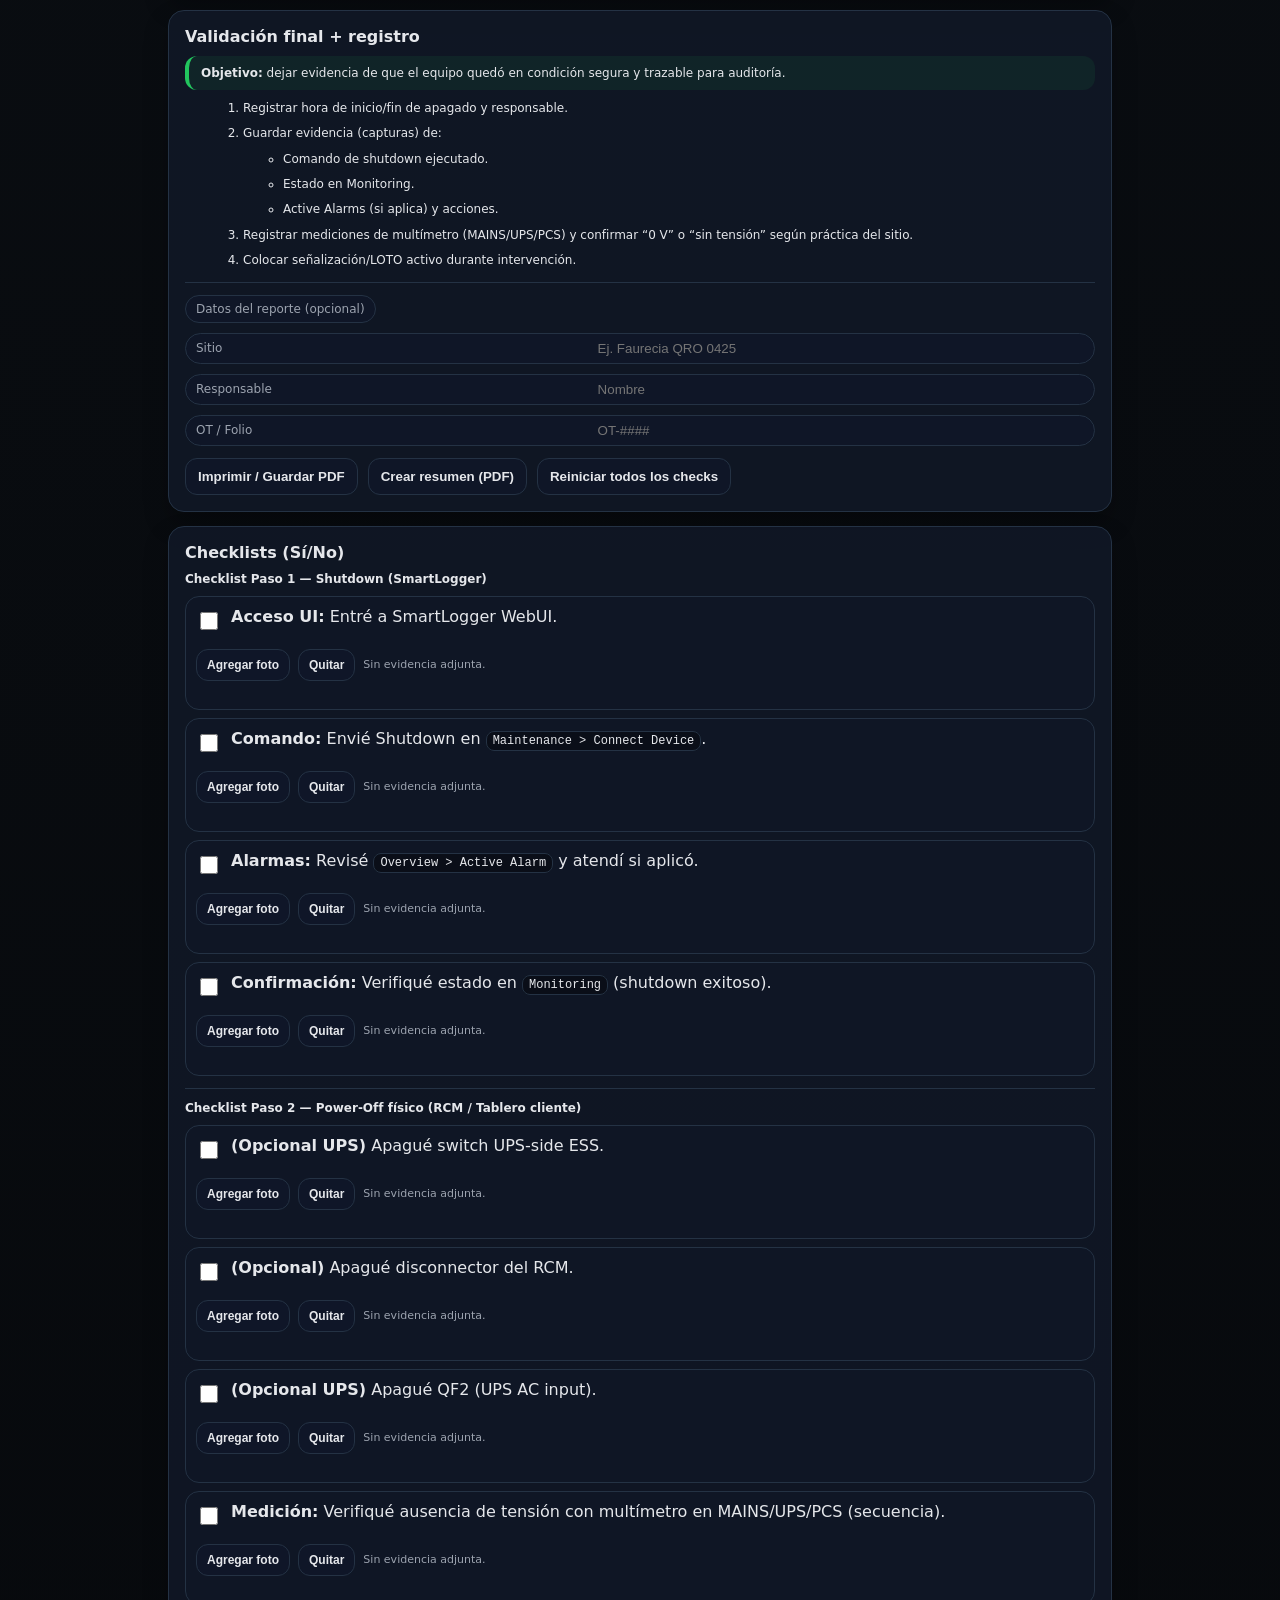
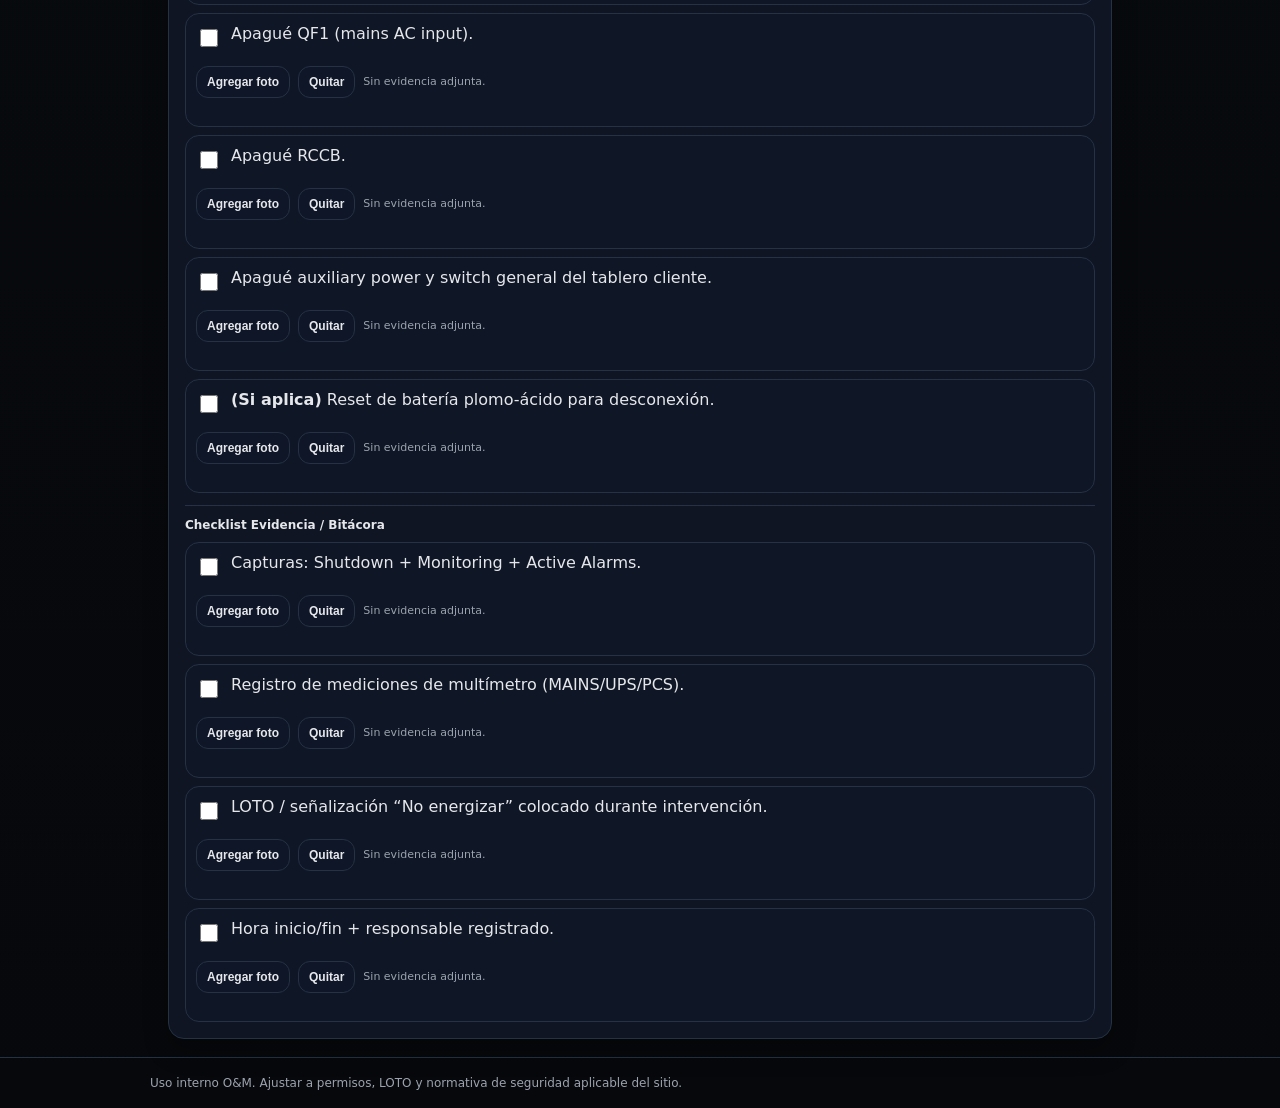
==== commit eb069839: "Add files via upload" ====
--- a/index.html
+++ b/index.html
@@ -1,41 +1,675 @@
-<!DOCTYPE html>
-<html lang="en">
+<!doctype html>
+<html lang="es">
 <head>
-    <meta charset="UTF-8">
-    <meta name="viewport" content="width=device-width, initial-scale=1.0">
-    <link rel="stylesheet" href="styles.css">
-    <title>Upload Page</title>
-    <style>
-        /* CSS improvements for button visibility */
-        .ev-actions button {
-            display: inline-block;
-            margin: 10px;
-            padding: 10px 15px;
-            background-color: #4CAF50;
-            border: none;
-            color: white;
-            cursor: pointer;
-        }
-        .ev-actions button:hover {
-            background-color: #45a049;
-        }
-    </style>
+  <meta charset="utf-8" />
+  <meta name="viewport" content="width=device-width, initial-scale=1" />
+  <title>Manual de apagado seguro BEES Huawei LUNA2000-2015</title>
+  <style>
+    :root{
+      --bg:#0b0f14; --card:#111827; --card2:#0f172a; --text:#e5e7eb; --muted:#9ca3af;
+      --accent:#22c55e; --warn:#f59e0b; --danger:#ef4444; --line:#243244;
+      --mono: ui-monospace, SFMono-Regular, Menlo, Monaco, Consolas, "Liberation Mono", "Courier New", monospace;
+      --sans: ui-sans-serif, system-ui, -apple-system, Segoe UI, Roboto, Helvetica, Arial, "Apple Color Emoji","Segoe UI Emoji";
+    }
+    *{box-sizing:border-box}
+    body{margin:0; font-family:var(--sans); background:linear-gradient(180deg,var(--bg),#06080b); color:var(--text)}
+    header{padding:28px 18px 18px; border-bottom:1px solid var(--line)}
+    .wrap{max-width:980px; margin:0 auto}
+    h1{margin:0 0 6px; font-size:22px; letter-spacing:.2px}
+    .sub{color:var(--muted); font-size:13px; line-height:1.4}
+    .grid{display:grid; gap:14px; grid-template-columns: 1fr; padding:18px}
+    @media(min-width:900px){ .grid{grid-template-columns: 1.05fr .95fr} }
+    .card{background:rgba(17,24,39,.85); border:1px solid var(--line); border-radius:16px; padding:16px; box-shadow:0 12px 24px rgba(0,0,0,.25)}
+    .card h2{margin:0 0 10px; font-size:16px}
+    .pill{display:inline-flex; gap:8px; align-items:center; padding:6px 10px; border:1px solid var(--line); border-radius:999px; color:var(--muted); font-size:12px; background:rgba(15,23,42,.55)}
+    .row{display:flex; flex-wrap:wrap; gap:10px; align-items:center}
+    .toc a{color:var(--text); text-decoration:none}
+    .toc a:hover{color:var(--accent)}
+    .hr{height:1px; background:var(--line); margin:12px 0}
+    .note{border-left:4px solid var(--accent); padding:10px 12px; background:rgba(34,197,94,.08); border-radius:12px}
+    .warn{border-left:4px solid var(--warn); padding:10px 12px; background:rgba(245,158,11,.08); border-radius:12px}
+    .danger{border-left:4px solid var(--danger); padding:10px 12px; background:rgba(239,68,68,.08); border-radius:12px}
+    .muted{color:var(--muted)}
+    ol{margin:10px 0 0 18px}
+    li{margin:8px 0; line-height:1.45}
+    code,kbd{font-family:var(--mono); font-size:12px; background:rgba(0,0,0,.35); padding:2px 6px; border:1px solid var(--line); border-radius:8px}
+    .checklist{display:grid; gap:8px; margin-top:10px}
+    .item{display:flex; gap:10px; align-items:flex-start; padding:10px; border:1px solid var(--line); border-radius:14px; background:rgba(15,23,42,.35)}
+    input[type="checkbox"]{accent-color:var(--accent); transform:translateY(2px); width:18px; height:18px}
+    .small{font-size:12px}
+    .btnbar{display:flex; flex-wrap:wrap; gap:10px; margin-top:12px}
+    button{cursor:pointer; border:1px solid var(--line); color:var(--text); background:rgba(15,23,42,.55); padding:10px 12px; border-radius:12px; font-weight:600}
+    button:hover{border-color:rgba(34,197,94,.6)}
+    .tag{display:inline-block; font-size:11px; padding:3px 8px; border-radius:999px; border:1px solid var(--line); color:var(--muted)}
+    footer{padding:18px; border-top:1px solid var(--line); color:var(--muted); font-size:12px}
+    .ev{margin-top:8px; width:100%; display:flex; flex-wrap:wrap; gap:10px; align-items:center}
+    .ev-actions{display:flex; gap:8px; align-items:center; flex-wrap:wrap}
+    .ev-actions button{padding:8px 10px; font-size:12px}
+    .ev-meta{color:var(--muted); font-size:11px}
+    .ev-thumb{width:100%; margin-top:8px}
+    .ev-thumb img{max-width:220px; width:100%; height:auto; border-radius:12px; border:1px solid var(--line)}
+    .ev-input{display:none}
+    .item{flex-wrap:wrap}
+
+    @media print{
+      body{background:#fff; color:#000}
+      .card{box-shadow:none; background:#fff}
+      header, footer{border:none}
+      .note,.warn,.danger{background:#fff}
+      button{display:none}
+      .ev-actions{display:none}
+      .ev-meta{color:#333}
+      .ev-thumb img{max-width:320px; border-color:#ccc}
+    }
+  </style>
 </head>
 <body>
-    <h1>Upload Your File</h1>
-    <div class="ev-actions">
-        <button id="uploadBtn">Upload Photo</button>
-        <button id="submitBtn">Submit</button>
+  <header>
+    <div class="wrap">
+      <div class="row" style="justify-content:space-between">
+        <div>
+          <h1>Manual de apagado seguro BEES Huawei LUNA2000-2015</h1>
+          <div class="sub">Sección: <b>Apagado seguro</b> (Shutdown + Power-Off físico) · Para O&amp;M / Mantenimiento · Versión interna</div>
+        </div>
+        <div class="row">
+          <span class="pill"><span class="tag">LUNA2000-215-2S10 / 2S12</span> <span class="tag">SmartLogger</span> <span class="tag">RCM</span></span>
+        </div>
+      </div>
     </div>
-    <script>
-        // Ensure JS initialization after page load
-        document.addEventListener('DOMContentLoaded', function () {
-            const uploadBtn = document.getElementById('uploadBtn');
-            uploadBtn.addEventListener('click', function() {
-                // Photo upload logic
-                console.log('Photo upload initiated.');
-            });
+  </header>
+
+  <main class="wrap">
+    <section class="grid">
+
+      <article class="card">
+        <h2 id="toc">Contenido</h2>
+        <div class="toc small">
+          <ol>
+            <li><a href="#alcance">Alcance y criterio de uso</a></li>
+            <li><a href="#seguridad">Seguridad y prerequisitos</a></li>
+            <li><a href="#paso1">Paso 1 — Apagado por comando (SmartLogger)</a></li>
+            <li><a href="#paso2">Paso 2 — Aislamiento eléctrico (Power-Off físico)</a></li>
+            <li><a href="#validacion">Validación final + registro</a></li>
+            <li><a href="#checklists">Checklists (Sí/No)</a></li>
+          </ol>
+        </div>
+        <div class="hr"></div>
+        <div class="note small">
+          <b>Objetivo:</b> dejar el ESS en condición segura para intervención (mantenimiento/reemplazo), minimizando riesgo eléctrico y térmico.
+        </div>
+      </article>
+
+      <aside class="card">
+        <h2 id="alcance">Alcance y criterio de uso</h2>
+        <ul class="small" style="margin:10px 0 0 18px; line-height:1.5">
+          <li>Aplicable a: <b>LUNA2000-215-2S10</b> y <b>LUNA2000-215-2S12</b>.</li>
+          <li>Usar este procedimiento para: <b>mantenimiento que requiera apagado</b>, intervención interna, cambios de cableado, revisión de bornes/terminales, fugas, etc.</li>
+          <li>Si existe <b>alarma mayor / condición insegura</b> (humo, olor irritante, fuga activa, temperatura anormal): aplicar protocolo de emergencia del sitio y escalar a soporte.</li>
+        </ul>
+        <div class="hr"></div>
+        <div class="danger small">
+          <b>Regla crítica:</b> no abrir puertas cuando el sistema está corriendo. Si necesitas acceso físico, primero ejecuta <b>Shutdown</b> y <b>Power-Off</b>.
+        </div>
+      </aside>
+
+      <article class="card" style="grid-column: 1 / -1">
+        <h2 id="seguridad">Seguridad y prerequisitos</h2>
+        <div class="row">
+          <span class="pill">PPE: guantes aislantes · goggles · casco · botas dieléctricas</span>
+          <span class="pill">Herramienta clave: multímetro</span>
+          <span class="pill">Aplicar LOTO (bloqueo/etiquetado) del tablero cliente</span>
+        </div>
+        <div class="warn small" style="margin-top:12px">
+          <b>Antes de iniciar:</b>
+          <ul style="margin:8px 0 0 18px">
+            <li>Confirmar que el ESS está <b>conectado a red</b> y operando normalmente (si el apagado será por comando).</li>
+            <li>Coordinar con operación/cliente: ventana de paro, impacto en servicio, permisos.</li>
+            <li>Identificar si existe <b>UPS</b> y/o <b>disconnector</b> en el RCM (pasos opcionales aplican).</li>
+            <li>Verificar disponibilidad de <b>auxiliary power</b> si el sitio lo requiere para UI/telemetría.</li>
+          </ul>
+        </div>
+      </article>
+
+      <article class="card" style="grid-column: 1 / -1">
+        <h2 id="paso1">Paso 1 — Apagado por comando (SmartLogger)</h2>
+        <div class="note small"><b>Propósito:</b> ordenar al sistema entrar en shutdown de forma controlada antes de aislar físicamente.</div>
+        <ol class="small">
+          <li>Ingresar a <b>SmartLogger WebUI</b>.</li>
+          <li>Navegar a: <code>Maintenance &gt; Connect Device</code>.</li>
+          <li>Enviar el comando de <b>Shutdown</b> al ESS.</li>
+          <li>Revisar alarmas post-shutdown en: <code>Overview &gt; Active Alarm</code>.
+            <ul>
+              <li>Si aparece alarma: atender según sugerencia de manejo de alarmas (no continuar si es crítica).</li>
+            </ul>
+          </li>
+          <li>Confirmar estado en: <code>Monitoring</code>.
+            <ul>
+              <li>Validar que el <b>shutdown fue exitoso</b> (estado/indicadores).</li>
+            </ul>
+          </li>
+        </ol>
+        <div class="btnbar">
+          <button type="button" onclick="scrollToId('paso2')">Ir a Paso 2 (Power-Off físico)</button>
+          <button type="button" onclick="toggleAll('shutdown', true)">Marcar checklist Paso 1</button>
+          <button type="button" onclick="toggleAll('shutdown', false)">Desmarcar checklist Paso 1</button>
+        </div>
+      </article>
+
+      <article class="card" style="grid-column: 1 / -1">
+        <h2 id="paso2">Paso 2 — Aislamiento eléctrico (Power-Off físico)</h2>
+        <div class="danger small"><b>Propósito:</b> confirmar ausencia de tensión y dejar el equipo aislado para intervención.</div>
+        <ol class="small">
+          <li><b>(Opcional)</b> Apagar el <b>ESS power switch</b> del lado <b>UPS</b> (solo si hay UPS configurada).</li>
+          <li><b>(Opcional)</b> Apagar el <b>disconnector</b> del <b>RCM</b> (solo si el equipo lo incluye).</li>
+          <li><b>(Opcional)</b> Apagar <b>QF2</b> (UPS AC input switch) en el RCM (solo si hay UPS).</li>
+          <li><b>Verificación con multímetro:</b> medir voltajes AC en secuencia y confirmar <b>desenergizado</b>:
+            <ul>
+              <li><code>MAINS</code> input terminals</li>
+              <li><code>UPS</code> input terminals</li>
+              <li><code>PCS</code> input terminals</li>
+            </ul>
+          </li>
+          <li>Apagar <b>QF1</b> (mains AC input switch) en el RCM.</li>
+          <li>Apagar <b>RCCB</b> (residual current circuit breaker) en el RCM.</li>
+          <li>Apagar el <b>auxiliary power switch</b> y el <b>general power distribution switch</b> en el tablero del cliente.</li>
+          <li>Si existe caja de batería plomo-ácido: <b>reset</b> del botón para desconectar alimentación a la batería plomo-ácido.</li>
+        </ol>
+        <div class="warn small" style="margin-top:12px">
+          <b>Recomendación:</b> aplicar bloqueo/etiquetado (LOTO) al tablero del cliente y colocar señalización “No energizar” durante el mantenimiento.
+        </div>
+        <div class="btnbar">
+          <button type="button" onclick="scrollToId('validacion')">Ir a Validación final</button>
+          <button type="button" onclick="toggleAll('poweroff', true)">Marcar checklist Paso 2</button>
+          <button type="button" onclick="toggleAll('poweroff', false)">Desmarcar checklist Paso 2</button>
+        </div>
+      </article>
+
+      <article class="card" style="grid-column: 1 / -1">
+        <h2 id="validacion">Validación final + registro</h2>
+        <div class="note small">
+          <b>Objetivo:</b> dejar evidencia de que el equipo quedó en condición segura y trazable para auditoría.
+        </div>
+        <ol class="small">
+          <li>Registrar hora de inicio/fin de apagado y responsable.</li>
+          <li>Guardar evidencia (capturas) de:
+            <ul>
+              <li>Comando de shutdown ejecutado.</li>
+              <li>Estado en Monitoring.</li>
+              <li>Active Alarms (si aplica) y acciones.</li>
+            </ul>
+          </li>
+          <li>Registrar mediciones de multímetro (MAINS/UPS/PCS) y confirmar “0 V” o “sin tensión” según práctica del sitio.</li>
+          <li>Colocar señalización/LOTO activo durante intervención.</li>
+        </ol>
+        <div class="btnbar">
+          <button type="button" onclick="window.print()">Imprimir / Guardar PDF</button>
+          <button type="button" onclick="openSummary()">Crear resumen (PDF)</button>
+          <button type="button" onclick="resetAll()">Reiniciar todos los checks</button>
+        </div>
+      </article>
+
+      <article class="card" style="grid-column: 1 / -1">
+        <h2 id="checklists">Checklists (Sí/No)</h2>
+
+        <h3 class="small" style="margin:0 0 8px">Checklist Paso 1 — Shutdown (SmartLogger)</h3>
+        <div class="checklist" data-group="shutdown">
+          <label class="item"><input type="checkbox" data-key="sd_1" /> <span><b>Acceso UI:</b> Entré a SmartLogger WebUI.</span></label>
+          <label class="item"><input type="checkbox" data-key="sd_2" /> <span><b>Comando:</b> Envié Shutdown en <code>Maintenance &gt; Connect Device</code>.</span></label>
+          <label class="item"><input type="checkbox" data-key="sd_3" /> <span><b>Alarmas:</b> Revisé <code>Overview &gt; Active Alarm</code> y atendí si aplicó.</span></label>
+          <label class="item"><input type="checkbox" data-key="sd_4" /> <span><b>Confirmación:</b> Verifiqué estado en <code>Monitoring</code> (shutdown exitoso).</span></label>
+        </div>
+
+        <div class="hr"></div>
+
+        <h3 class="small" style="margin:0 0 8px">Checklist Paso 2 — Power-Off físico (RCM / Tablero cliente)</h3>
+        <div class="checklist" data-group="poweroff">
+          <label class="item"><input type="checkbox" data-key="po_1" /> <span><b>(Opcional UPS)</b> Apagué switch UPS-side ESS.</span></label>
+          <label class="item"><input type="checkbox" data-key="po_2" /> <span><b>(Opcional)</b> Apagué disconnector del RCM.</span></label>
+          <label class="item"><input type="checkbox" data-key="po_3" /> <span><b>(Opcional UPS)</b> Apagué QF2 (UPS AC input).</span></label>
+          <label class="item"><input type="checkbox" data-key="po_4" /> <span><b>Medición:</b> Verifiqué ausencia de tensión con multímetro en MAINS/UPS/PCS (secuencia).</span></label>
+          <label class="item"><input type="checkbox" data-key="po_5" /> <span>Apagué QF1 (mains AC input).</span></label>
+          <label class="item"><input type="checkbox" data-key="po_6" /> <span>Apagué RCCB.</span></label>
+          <label class="item"><input type="checkbox" data-key="po_7" /> <span>Apagué auxiliary power y switch general del tablero cliente.</span></label>
+          <label class="item"><input type="checkbox" data-key="po_8" /> <span><b>(Si aplica)</b> Reset de batería plomo-ácido para desconexión.</span></label>
+        </div>
+
+        <div class="hr"></div>
+
+        <h3 class="small" style="margin:0 0 8px">Checklist Evidencia / Bitácora</h3>
+        <div class="checklist" data-group="evidence">
+          <label class="item"><input type="checkbox" data-key="ev_1" /> <span>Capturas: Shutdown + Monitoring + Active Alarms.</span></label>
+          <label class="item"><input type="checkbox" data-key="ev_2" /> <span>Registro de mediciones de multímetro (MAINS/UPS/PCS).</span></label>
+          <label class="item"><input type="checkbox" data-key="ev_3" /> <span>LOTO / señalización “No energizar” colocado durante intervención.</span></label>
+          <label class="item"><input type="checkbox" data-key="ev_4" /> <span>Hora inicio/fin + responsable registrado.</span></label>
+        </div>
+      </article>
+
+    </section>
+  </main>
+
+  <footer>
+    <div class="wrap">
+      <div>Uso interno O&amp;M. Ajustar a permisos, LOTO y normativa de seguridad aplicable del sitio.</div>
+    </div>
+  </footer>
+
+  <script>
+    // Estado (checks + evidencias) con persistencia en localStorage
+    const STORAGE_KEY_V2 = 'luna2000_shutdown_manual_state_v2';
+    const LEGACY_KEY_V1 = 'luna2000_shutdown_manual_checks_v1';
+
+    const state = {
+      checks: {},         // { [dataKey]: boolean }
+      evidence: {},       // { [dataKey]: { dataUrl, name, ts } }
+      meta: { sitio:'', responsable:'', folio:'' }
+    };
+
+    function safeJsonParse(str, fallback){
+      try{ return JSON.parse(str); }catch(e){ return fallback; }
+    }
+
+    function loadState(){
+      const savedV2 = safeJsonParse(localStorage.getItem(STORAGE_KEY_V2) || '', null);
+      if(savedV2 && typeof savedV2 === 'object'){
+        Object.assign(state, {
+          checks: savedV2.checks || {},
+          evidence: savedV2.evidence || {},
+          meta: Object.assign({sitio:'', responsable:'', folio:''}, savedV2.meta || {})
         });
-    </script>
+        return;
+      }
+
+      // Migración desde V1 (solo checks)
+      const legacy = safeJsonParse(localStorage.getItem(LEGACY_KEY_V1) || '', null);
+      if(legacy && typeof legacy === 'object'){
+        state.checks = legacy;
+        saveState();
+      }
+    }
+
+    function saveState(){
+      localStorage.setItem(STORAGE_KEY_V2, JSON.stringify({
+        checks: state.checks,
+        evidence: state.evidence,
+        meta: state.meta
+      }));
+    }
+
+    function syncChecksToDom(){
+      document.querySelectorAll('input[type="checkbox"][data-key]').forEach(cb => {
+        const key = cb.dataset.key;
+        cb.checked = !!state.checks[key];
+      });
+    }
+
+    function readFileAsDataUrl(file){
+      return new Promise((resolve, reject) => {
+        const fr = new FileReader();
+        fr.onload = () => resolve(String(fr.result || ''));
+        fr.onerror = reject;
+        fr.readAsDataURL(file);
+      });
+    }
+
+    function formatTs(ts){
+      try{
+        const d = new Date(ts);
+        return d.toLocaleString('es-MX', { year:'numeric', month:'2-digit', day:'2-digit', hour:'2-digit', minute:'2-digit' });
+      }catch(e){ return ''; }
+    }
+
+    function setEvidence(key, payload){
+      state.evidence[key] = payload;
+      saveState();
+      renderEvidence(key);
+    }
+
+    function removeEvidence(key){
+      delete state.evidence[key];
+      saveState();
+      renderEvidence(key);
+    }
+
+    function ensureMetaPanel(){
+      const card = document.getElementById('validacion')?.closest('.card');
+      if(!card) return;
+      if(card.querySelector('[data-meta-panel="1"]')) return;
+
+      const panel = document.createElement('div');
+      panel.setAttribute('data-meta-panel','1');
+      panel.className = 'hr';
+      const form = document.createElement('div');
+      form.className = 'small';
+      form.innerHTML = `
+        <div class="row" style="margin-top:10px">
+          <span class="pill">Datos del reporte (opcional)</span>
+        </div>
+        <div style="display:grid; gap:10px; grid-template-columns:1fr; margin-top:10px">
+          <label class="pill" style="justify-content:space-between; width:100%">
+            <span>Sitio</span>
+            <input data-meta="sitio" placeholder="Ej. Faurecia QRO 0425" style="width:55%; background:transparent; border:none; outline:none; color:var(--text)" />
+          </label>
+          <label class="pill" style="justify-content:space-between; width:100%">
+            <span>Responsable</span>
+            <input data-meta="responsable" placeholder="Nombre" style="width:55%; background:transparent; border:none; outline:none; color:var(--text)" />
+          </label>
+          <label class="pill" style="justify-content:space-between; width:100%">
+            <span>OT / Folio</span>
+            <input data-meta="folio" placeholder="OT-####" style="width:55%; background:transparent; border:none; outline:none; color:var(--text)" />
+          </label>
+        </div>
+      `;
+
+      // Insertar el bloque antes de la barra de botones
+      const btnbar = card.querySelector('.btnbar');
+      card.insertBefore(panel, btnbar);
+      card.insertBefore(form, btnbar);
+
+      // Cargar valores
+      form.querySelectorAll('input[data-meta]').forEach(inp => {
+        const k = inp.getAttribute('data-meta');
+        inp.value = (state.meta && state.meta[k]) ? state.meta[k] : '';
+        inp.addEventListener('input', () => {
+          state.meta[k] = inp.value;
+          saveState();
+        });
+      });
+    }
+
+    function enhanceChecklistItems(){
+      document.querySelectorAll('.item').forEach(label => {
+        const cb = label.querySelector('input[type="checkbox"][data-key]');
+        if(!cb) return;
+
+        // Evitar duplicar UI
+        if(label.querySelector('[data-ev-ui="1"]')) return;
+
+        const key = cb.dataset.key;
+
+        // Contenedor evidencia
+        const ev = document.createElement('div');
+        ev.className = 'ev';
+        ev.setAttribute('data-ev-ui','1');
+        ev.setAttribute('data-ev-key', key);
+
+        // Input archivo
+        const input = document.createElement('input');
+        input.type = 'file';
+        input.accept = 'image/*';
+        input.className = 'ev-input';
+        input.addEventListener('change', async () => {
+          const file = input.files && input.files[0];
+          if(!file) return;
+          const dataUrl = await readFileAsDataUrl(file);
+          setEvidence(key, { dataUrl, name: file.name || 'evidencia', ts: Date.now() });
+          input.value = '';
+        });
+
+        const actions = document.createElement('div');
+        actions.className = 'ev-actions';
+
+        const addBtn = document.createElement('button');
+        addBtn.type = 'button';
+        addBtn.textContent = 'Agregar foto';
+        addBtn.addEventListener('click', () => input.click());
+
+        const rmBtn = document.createElement('button');
+        rmBtn.type = 'button';
+        rmBtn.textContent = 'Quitar';
+        rmBtn.addEventListener('click', () => removeEvidence(key));
+
+        const meta = document.createElement('div');
+        meta.className = 'ev-meta';
+        meta.setAttribute('data-ev-meta', key);
+        meta.textContent = 'Sin evidencia adjunta.';
+
+        const thumb = document.createElement('div');
+        thumb.className = 'ev-thumb';
+        thumb.setAttribute('data-ev-thumb', key);
+
+        actions.appendChild(addBtn);
+        actions.appendChild(rmBtn);
+        actions.appendChild(meta);
+
+        ev.appendChild(input);
+        ev.appendChild(actions);
+        ev.appendChild(thumb);
+
+        label.appendChild(ev);
+      });
+
+      // Render inicial
+      document.querySelectorAll('input[type="checkbox"][data-key]').forEach(cb => renderEvidence(cb.dataset.key));
+    }
+
+    function renderEvidence(key){
+      const metaEl = document.querySelector(`[data-ev-meta="${CSS.escape(key)}"]`);
+      const thumbEl = document.querySelector(`[data-ev-thumb="${CSS.escape(key)}"]`);
+      if(!metaEl || !thumbEl) return;
+
+      const ev = state.evidence[key];
+      thumbEl.innerHTML = '';
+
+      if(!ev || !ev.dataUrl){
+        metaEl.textContent = 'Sin evidencia adjunta.';
+        return;
+      }
+
+      metaEl.textContent = `Evidencia: ${ev.name || 'imagen'} · ${formatTs(ev.ts)}`;
+      const img = document.createElement('img');
+      img.src = ev.dataUrl;
+      img.alt = `Evidencia ${key}`;
+      thumbEl.appendChild(img);
+    }
+
+    function toggleAll(group, stateBool){
+      document.querySelectorAll(`.checklist[data-group="${group}"] input[type="checkbox"][data-key]`).forEach(cb => {
+        cb.checked = stateBool;
+        state.checks[cb.dataset.key] = stateBool;
+      });
+      saveState();
+    }
+
+    function resetAll(){
+      document.querySelectorAll('input[type="checkbox"][data-key]').forEach(cb => {
+        cb.checked = false;
+        state.checks[cb.dataset.key] = false;
+      });
+      saveState();
+    }
+
+    function scrollToId(id){
+      const el = document.getElementById(id);
+      if(el) el.scrollIntoView({behavior:'smooth', block:'start'});
+    }
+
+    function getChecklistData(){
+      // Recolecta secciones por contenedor .checklist
+      const sections = [];
+      document.querySelectorAll('.checklist').forEach(list => {
+        const group = list.getAttribute('data-group') || 'general';
+        // Intentar obtener título desde el h3 previo
+        let title = '';
+        let prev = list.previousElementSibling;
+        while(prev && prev.tagName !== 'H3') prev = prev.previousElementSibling;
+        title = prev ? prev.innerText.trim() : group;
+
+        const items = [];
+        list.querySelectorAll('label.item').forEach(label => {
+          const cb = label.querySelector('input[type="checkbox"][data-key]');
+          if(!cb) return;
+          const key = cb.dataset.key;
+          const textSpan = label.querySelector('span');
+          const text = textSpan ? textSpan.innerText.trim() : label.innerText.trim();
+          const checked = !!(state.checks[key]);
+          const ev = state.evidence[key] || null;
+          items.push({ key, text, checked, evidence: ev });
+        });
+
+        sections.push({ group, title, items });
+      });
+      return sections;
+    }
+
+    function escapeHtml(s){
+      return String(s)
+        .replaceAll('&','&amp;')
+        .replaceAll('<','&lt;')
+        .replaceAll('>','&gt;')
+        .replaceAll('"','&quot;')
+        .replaceAll("'",'&#039;');
+    }
+
+    function openSummary(){
+      // Sincronizar checks actuales antes de crear resumen
+      document.querySelectorAll('input[type="checkbox"][data-key]').forEach(cb => {
+        state.checks[cb.dataset.key] = cb.checked;
+      });
+      saveState();
+
+      const now = new Date();
+      const meta = Object.assign({sitio:'', responsable:'', folio:''}, state.meta || {});
+      const sections = getChecklistData();
+
+      const summaryHtml = `<!doctype html>
+<html lang="es">
+<head>
+  <meta charset="utf-8" />
+  <meta name="viewport" content="width=device-width, initial-scale=1" />
+  <title>Resumen — Manual de apagado seguro BEES Huawei LUNA2000-2015</title>
+  <style>
+    :root{ --line:#e5e7eb; --muted:#6b7280; --ok:#16a34a; --bad:#dc2626; }
+    *{box-sizing:border-box}
+    body{font-family: ui-sans-serif, system-ui, -apple-system, Segoe UI, Roboto, Helvetica, Arial; margin:0; color:#111827; background:#fff}
+    header{padding:22px 18px; border-bottom:1px solid var(--line)}
+    .wrap{max-width:980px; margin:0 auto}
+    h1{margin:0; font-size:20px}
+    .sub{margin-top:6px; color:var(--muted); font-size:13px; line-height:1.4}
+    .toolbar{display:flex; gap:10px; flex-wrap:wrap; margin-top:12px}
+    .btn{border:1px solid var(--line); padding:10px 12px; border-radius:12px; background:#f9fafb; cursor:pointer; font-weight:700}
+    .btn:hover{border-color:#86efac}
+    main{padding:18px}
+    .card{border:1px solid var(--line); border-radius:14px; padding:14px; margin-bottom:14px}
+    .meta{display:grid; gap:10px; grid-template-columns:1fr; }
+    @media(min-width:900px){ .meta{grid-template-columns:1fr 1fr 1fr} }
+    .kv{border:1px solid var(--line); border-radius:12px; padding:10px 12px; background:#fff}
+    .k{font-size:11px; color:var(--muted)}
+    .v{font-size:13px; font-weight:700; margin-top:4px}
+    h2{font-size:14px; margin:0 0 10px}
+    .item{border-top:1px solid var(--line); padding:10px 0}
+    .item:first-of-type{border-top:none}
+    .top{display:flex; justify-content:space-between; gap:10px; align-items:flex-start}
+    .status{font-size:12px; font-weight:800; padding:4px 10px; border-radius:999px; white-space:nowrap}
+    .ok{background:#dcfce7; color:#166534}
+    .bad{background:#fee2e2; color:#991b1b}
+    .text{font-size:13px; line-height:1.4; margin:0}
+    .ev{margin-top:10px; display:flex; gap:10px; flex-wrap:wrap; align-items:flex-start}
+    .ev img{max-width:340px; width:100%; height:auto; border-radius:12px; border:1px solid var(--line)}
+    .evcap{font-size:11px; color:var(--muted)}
+    .sig{display:grid; gap:14px; grid-template-columns:1fr; margin-top:18px}
+    @media(min-width:900px){ .sig{grid-template-columns:1fr 1fr} }
+    .line{border-bottom:1px solid #111827; height:22px}
+    @media print{
+      .toolbar{display:none}
+      header{border:none}
+      main{padding:0 18px 18px}
+      .card{break-inside:avoid}
+    }
+  </style>
+</head>
+<body>
+  <header>
+    <div class="wrap">
+      <h1>Resumen de evidencia — Manual de apagado seguro BEES Huawei LUNA2000-2015</h1>
+      <div class="sub">Generado: <b>${escapeHtml(now.toLocaleString('es-MX'))}</b> · Formato: <b>mediano</b> · Incluye evidencias adjuntas</div>
+      <div class="toolbar">
+        <button class="btn" onclick="window.print()">Descargar PDF (Imprimir &gt; Guardar como PDF)</button>
+        <button class="btn" onclick="window.close()">Cerrar</button>
+      </div>
+    </div>
+  </header>
+
+  <main class="wrap">
+    <section class="card">
+      <h2>Datos del reporte</h2>
+      <div class="meta">
+        <div class="kv"><div class="k">Sitio</div><div class="v">${escapeHtml(meta.sitio || '—')}</div></div>
+        <div class="kv"><div class="k">Responsable</div><div class="v">${escapeHtml(meta.responsable || '—')}</div></div>
+        <div class="kv"><div class="k">OT / Folio</div><div class="v">${escapeHtml(meta.folio || '—')}</div></div>
+      </div>
+    </section>
+
+    ${sections.map(sec => `
+      <section class="card">
+        <h2>${escapeHtml(sec.title || sec.group)}</h2>
+        ${sec.items.map(it => {
+          const statusClass = it.checked ? 'ok' : 'bad';
+          const statusText = it.checked ? 'CUMPLE' : 'NO CUMPLE';
+          const evBlock = (it.evidence && it.evidence.dataUrl) ? `
+            <div class="ev">
+              <div>
+                <img src="${it.evidence.dataUrl}" alt="Evidencia ${escapeHtml(it.key)}" />
+                <div class="evcap">Evidencia: ${escapeHtml(it.evidence.name || 'imagen')} · ${escapeHtml(formatTs(it.evidence.ts) || '')} · ID: ${escapeHtml(it.key)}</div>
+              </div>
+            </div>
+          ` : `
+            <div class="evcap">Sin evidencia adjunta · ID: ${escapeHtml(it.key)}</div>
+          `;
+          return `
+            <div class="item">
+              <div class="top">
+                <p class="text">${escapeHtml(it.text)}</p>
+                <span class="status ${statusClass}">${statusText}</span>
+              </div>
+              ${evBlock}
+            </div>
+          `;
+        }).join('')}
+      </section>
+    `).join('')}
+
+    <section class="card">
+      <h2>Firmas</h2>
+      <div class="sig">
+        <div>
+          <div class="k">Responsable O&amp;M</div>
+          <div class="line"></div>
+        </div>
+        <div>
+          <div class="k">Cliente / Seguridad</div>
+          <div class="line"></div>
+        </div>
+      </div>
+    </section>
+  </main>
 </body>
-</html>+</html>`;
+
+      const w = window.open('', '_blank');
+      if(!w){
+        alert('El navegador bloqueó la ventana emergente. Habilita pop-ups para generar el resumen.');
+        return;
+      }
+      w.document.open();
+      w.document.write(summaryHtml);
+      w.document.close();
+      w.focus();
+    }
+
+    // Eventos
+    document.addEventListener('change', (e) => {
+      if(e.target && e.target.matches('input[type="checkbox"][data-key]')){
+        const key = e.target.dataset.key;
+        state.checks[key] = e.target.checked;
+        saveState();
+      }
+    });
+
+    // Inicialización
+    loadState();
+    syncChecksToDom();
+    ensureMetaPanel();
+    enhanceChecklistItems();
+  </script>
+</body>
+</html>
